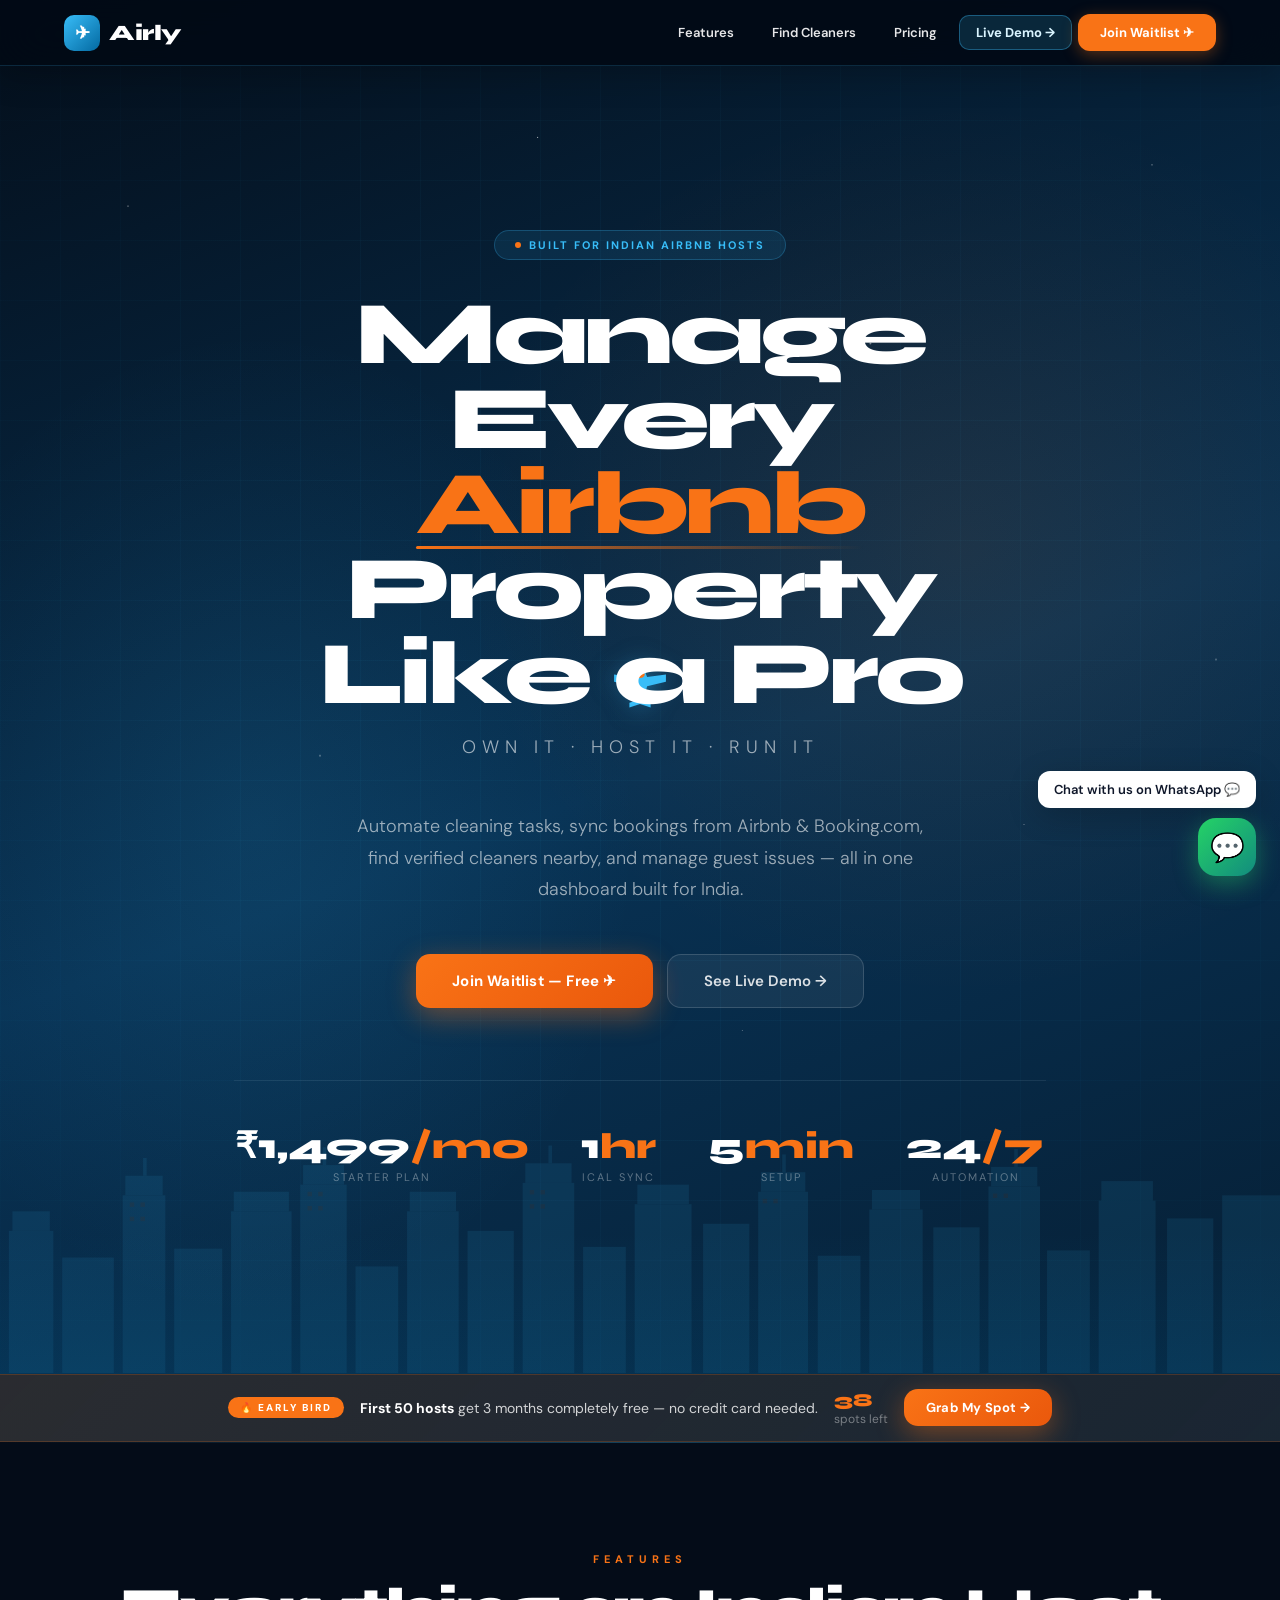
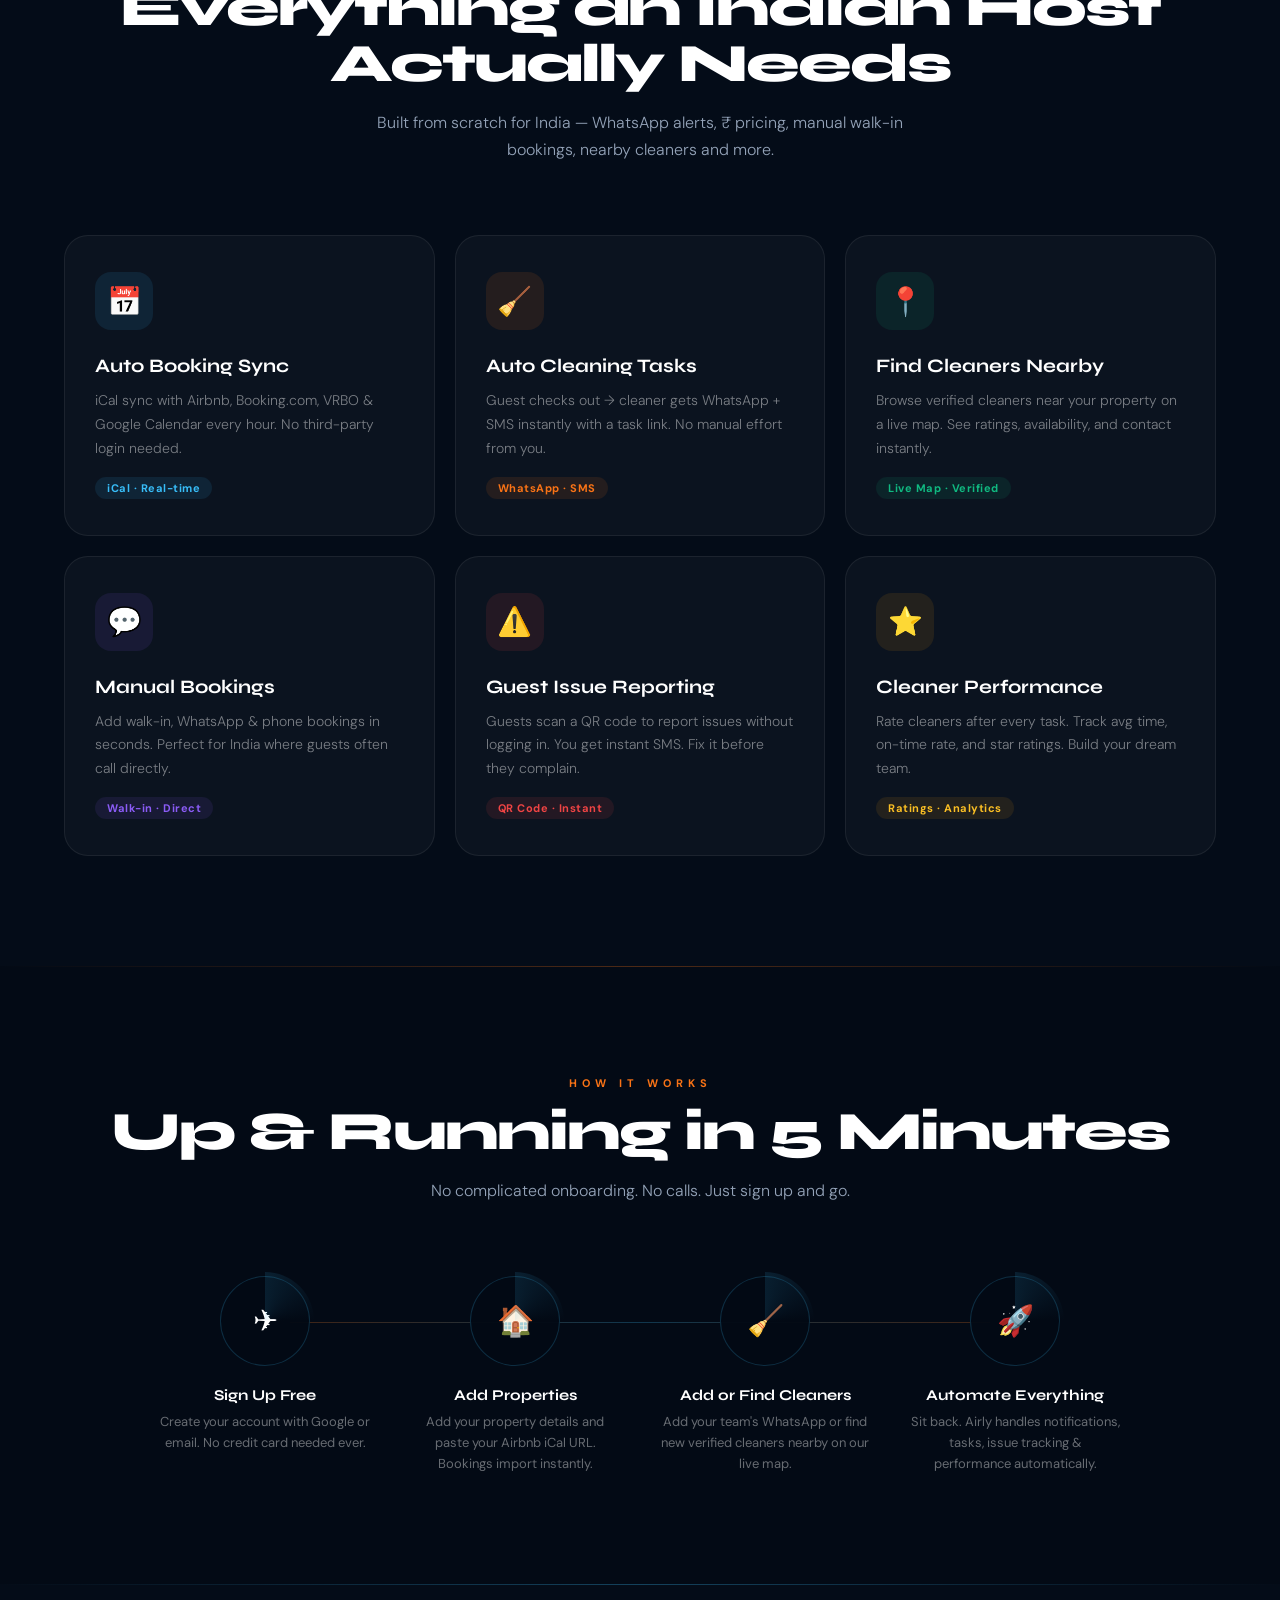
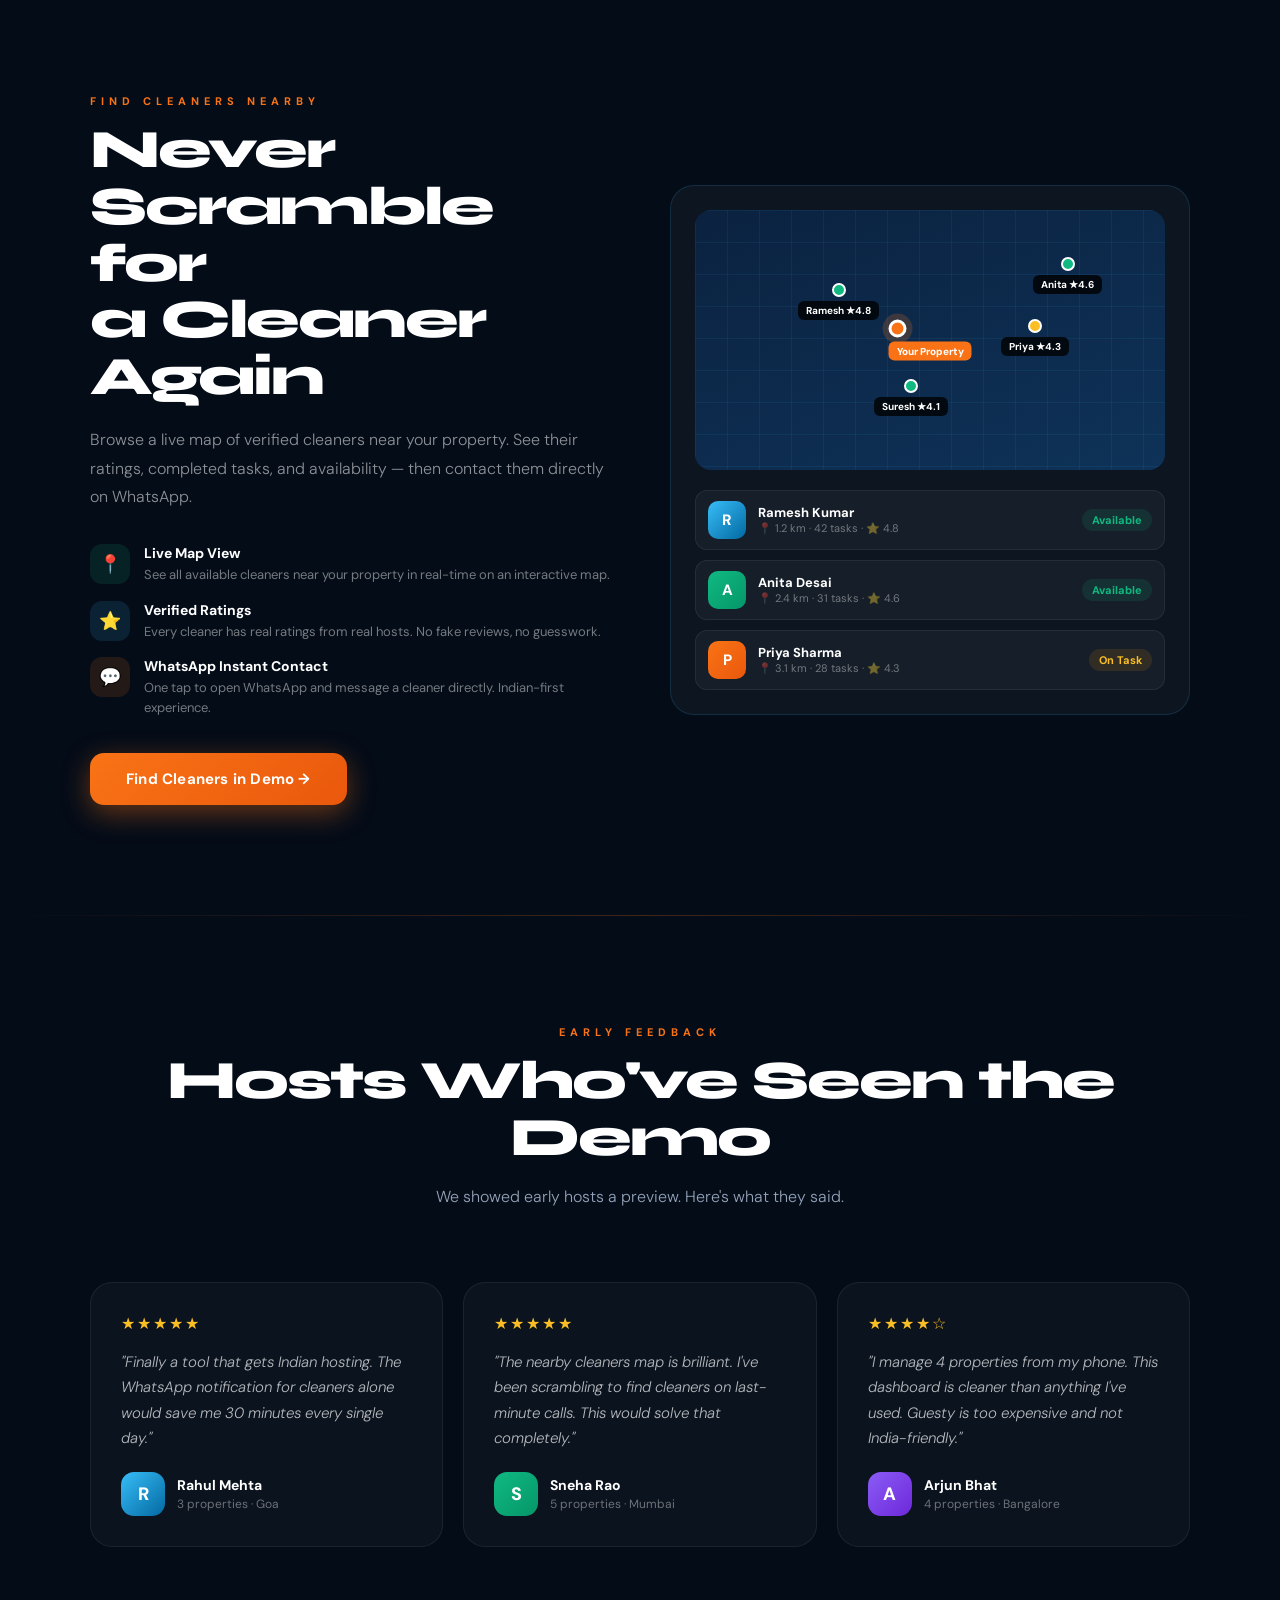
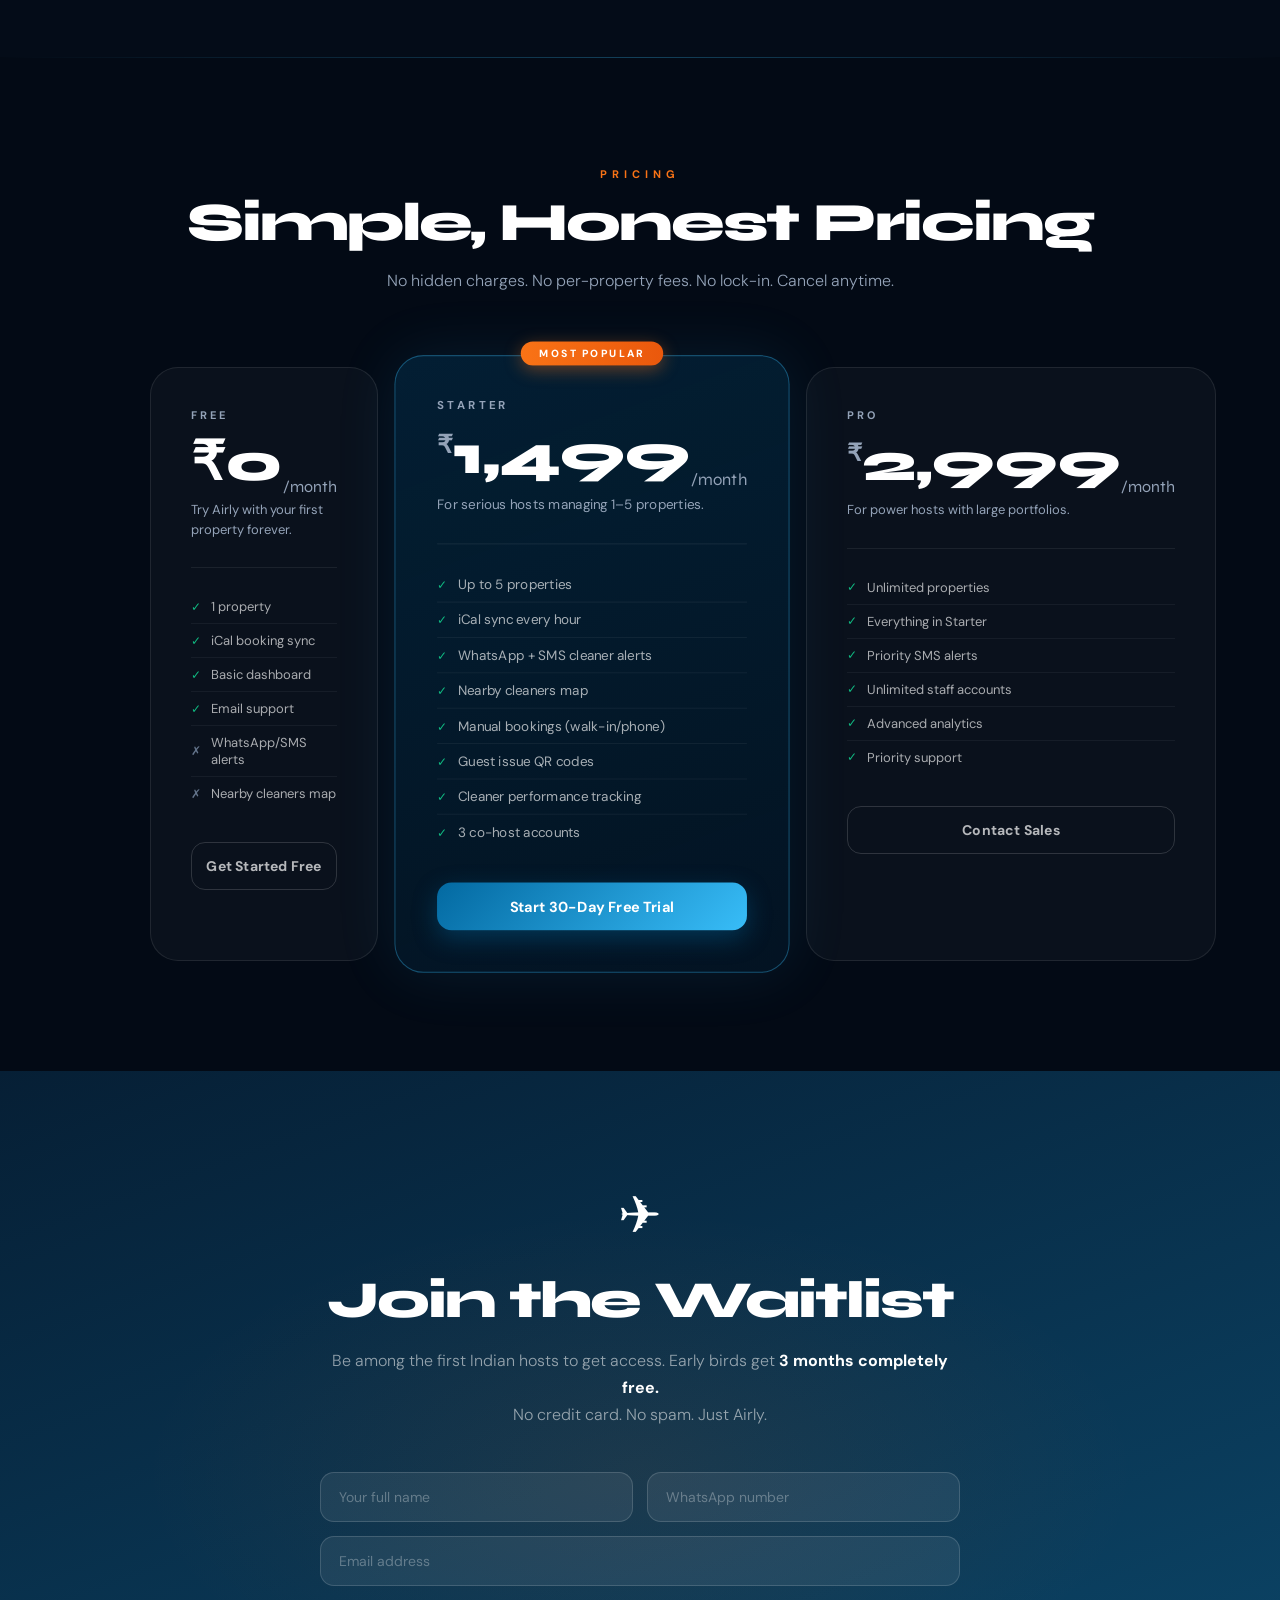
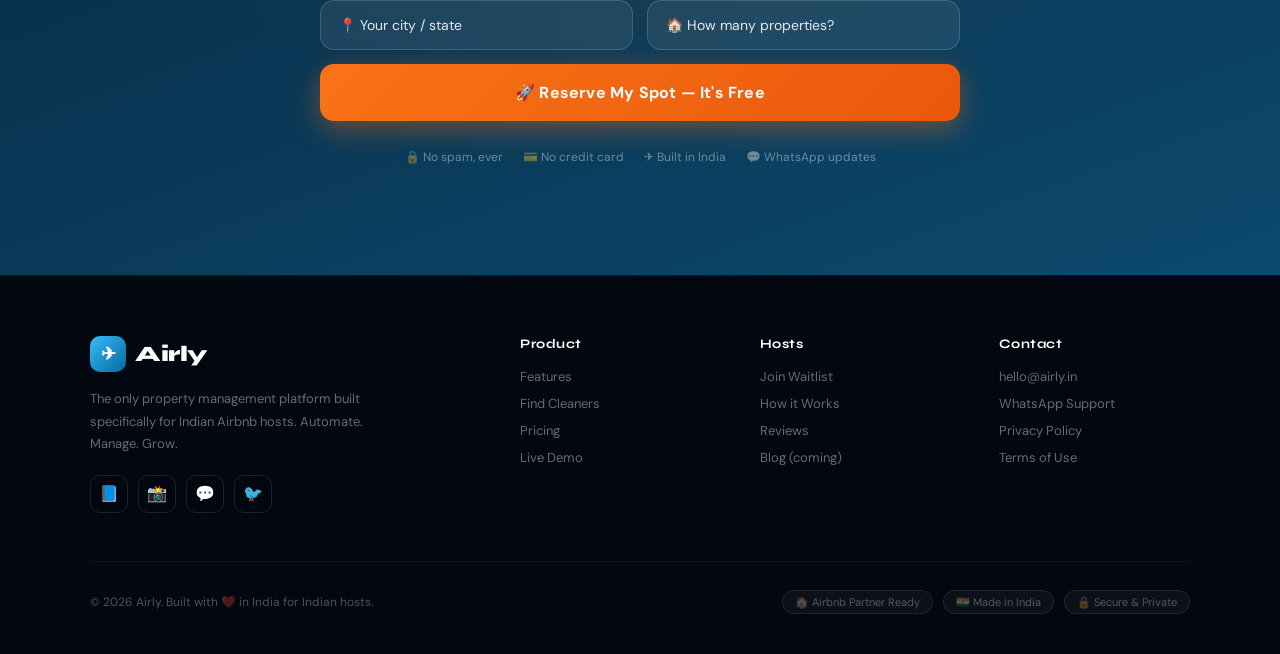
==== index.html @ 6a6013e7 "Fix project structure for Vercel" ====
﻿<!DOCTYPE html>
<html lang="en">
<head>
<meta charset="UTF-8"/>
<meta name="viewport" content="width=device-width, initial-scale=1.0"/>
<meta name="description" content="Airly — The only property management platform built for Indian Airbnb hosts. Automate cleaners, sync bookings, find nearby help."/>
<title>Airly — Own it. Host it. Run it.</title>
<link href="https://fonts.googleapis.com/css2?family=Syne:wght@400;600;700;800&family=DM+Sans:ital,opsz,wght@0,9..40,300;0,9..40,400;0,9..40,500;0,9..40,600;1,9..40,300&display=swap" rel="stylesheet"/>
<style>
:root{
  --sky:#38BDF8;--sky-dark:#0369A1;--sky-mid:#075985;--sky-deep:#0C4A6E;--navy:#061F35;
  --orange:#F97316;--orange-dark:#EA580C;--amber:#FBBF24;
  --green:#10B981;--red:#EF4444;--purple:#8B5CF6;
  --s50:#F8FAFC;--s100:#F1F5F9;--s200:#E2E8F0;--s300:#CBD5E1;
  --s400:#94A3B8;--s500:#64748B;--s700:#334155;--s900:#0F172A;
  --white:#fff;
}
*,*::before,*::after{box-sizing:border-box;margin:0;padding:0;}
html{scroll-behavior:smooth;}
body{font-family:'DM Sans',sans-serif;background:var(--navy);color:var(--white);overflow-x:hidden;}

/* ── LOADER ── */
#loader{position:fixed;inset:0;z-index:9999;background:linear-gradient(160deg,#040E1A 0%,#0C4A6E 100%);display:flex;flex-direction:column;align-items:center;justify-content:center;transition:opacity .8s ease,visibility .8s ease;}
#loader.hide{opacity:0;visibility:hidden;pointer-events:none;}
.ld-city{position:absolute;bottom:0;left:0;right:0;height:200px;opacity:.15;}
.ld-city svg{width:100%;height:100%;}
.ld-plane{position:absolute;animation:lp-fly 2.8s cubic-bezier(.25,.46,.45,.94) infinite;}
@keyframes lp-fly{0%{bottom:70px;left:calc(50% - 10px);transform:rotate(-42deg) scale(.5);opacity:0;}30%{opacity:1;}70%{bottom:52vh;left:calc(50% + 100px);transform:rotate(-18deg) scale(1);}100%{bottom:82vh;left:calc(50% + 320px);transform:rotate(-5deg) scale(.65);opacity:0;}}
.ld-logo{font-family:'Syne',sans-serif;font-size:56px;font-weight:800;color:#fff;letter-spacing:-2px;position:relative;z-index:1;}
.ld-logo span{color:var(--orange);}
.ld-sub{font-size:12px;letter-spacing:5px;text-transform:uppercase;color:rgba(255,255,255,.35);margin:8px 0 36px;position:relative;z-index:1;}
.ld-bar-wrap{width:220px;height:2px;background:rgba(255,255,255,.1);border-radius:2px;overflow:hidden;position:relative;z-index:1;}
.ld-bar{height:100%;background:linear-gradient(90deg,var(--sky),var(--orange));width:0;animation:ld-prog 2.2s ease forwards;border-radius:2px;}
@keyframes ld-prog{0%{width:0;}60%{width:72%;}90%{width:92%;}100%{width:100%;}}
.ld-msg{font-size:12px;color:rgba(255,255,255,.3);margin-top:14px;letter-spacing:.5px;position:relative;z-index:1;}

/* ── NAVBAR ── */
.navbar{position:fixed;top:0;left:0;right:0;z-index:500;padding:0 5%;height:66px;display:flex;align-items:center;justify-content:space-between;background:rgba(2,10,22,.94);backdrop-filter:blur(24px);border-bottom:1px solid rgba(56,189,248,.18);box-shadow:0 10px 32px rgba(0,0,0,.22);transition:all .3s;}
.navbar.scrolled{background:rgba(1,8,18,.98);border-bottom-color:rgba(56,189,248,.24);}
.nav-logo{font-family:'Syne',sans-serif;font-size:22px;font-weight:800;color:#fff;letter-spacing:-.5px;display:flex;align-items:center;gap:9px;text-decoration:none;}
.nav-logo-icon{width:36px;height:36px;background:linear-gradient(135deg,var(--sky),var(--sky-dark));border-radius:10px;display:flex;align-items:center;justify-content:center;font-size:18px;}
.nav-links{display:flex;align-items:center;gap:6px;}
.nav-links a{padding:8px 16px;border-radius:10px;font-size:13px;font-weight:600;color:rgba(255,255,255,.9);text-decoration:none;transition:all .2s;}
.nav-links a:hover{color:#fff;background:rgba(255,255,255,.1);}
.nav-cta{background:var(--orange)!important;color:#fff!important;font-weight:700!important;padding:10px 22px!important;border-radius:12px!important;box-shadow:0 4px 16px rgba(249,115,22,.35);}
.nav-cta:hover{background:var(--orange-dark)!important;transform:translateY(-1px);}
.nav-demo-btn{background:rgba(56,189,248,.16)!important;color:#d9f4ff!important;border:1px solid rgba(56,189,248,.36)!important;font-weight:700!important;}
.hamburger{display:none;flex-direction:column;gap:5px;cursor:pointer;padding:10px;border-radius:12px;border:1px solid rgba(56,189,248,.32);background:rgba(56,189,248,.12);box-shadow:0 8px 20px rgba(0,0,0,.16);transition:all .25s;}
.hamburger:hover{background:rgba(56,189,248,.18);border-color:rgba(125,211,252,.55);}
.hamburger span{display:block;width:24px;height:2px;background:#fff;border-radius:2px;transition:transform .3s ease,opacity .2s ease;}
.hamburger.active span:nth-child(1){transform:translateY(7px) rotate(45deg);}
.hamburger.active span:nth-child(2){opacity:0;}
.hamburger.active span:nth-child(3){transform:translateY(-7px) rotate(-45deg);}
.mobile-menu{display:none;position:fixed;inset:66px 0 0 0;background:rgba(4,14,26,.98);z-index:499;padding:24px 5%;flex-direction:column;gap:4px;overflow-y:auto;}
.mobile-menu.open{display:flex;}
.mobile-menu a{display:block;padding:14px 16px;border-radius:12px;color:rgba(255,255,255,.92);text-decoration:none;font-size:15px;font-weight:600;}
.mobile-menu a:hover{background:rgba(255,255,255,.08);color:#fff;}
body.menu-open{overflow:hidden;}

/* ── HERO ── */
.hero{min-height:100vh;display:flex;align-items:center;justify-content:center;position:relative;overflow:hidden;
  background:linear-gradient(160deg,#040E1A 0%,#083254 55%,#061F35 100%);}
.hero-grid{position:absolute;inset:0;background-image:linear-gradient(rgba(56,189,248,.04) 1px,transparent 1px),linear-gradient(90deg,rgba(56,189,248,.04) 1px,transparent 1px);background-size:60px 60px;mask-image:radial-gradient(ellipse 80% 80% at 50% 50%,#000 40%,transparent 100%);}
.hero-glow{position:absolute;inset:0;background:radial-gradient(ellipse 60% 50% at 75% 40%,rgba(249,115,22,.09),transparent 65%),radial-gradient(ellipse 50% 60% at 20% 60%,rgba(56,189,248,.1),transparent 60%);}
.hero-stars{position:absolute;inset:0;background-image:radial-gradient(1px 1px at 10% 15%,rgba(255,255,255,.6) 0%,transparent 100%),radial-gradient(1.5px 1.5px at 25% 55%,rgba(255,255,255,.4) 0%,transparent 100%),radial-gradient(1px 1px at 42% 10%,rgba(255,255,255,.65) 0%,transparent 100%),radial-gradient(1px 1px at 58% 75%,rgba(255,255,255,.3) 0%,transparent 100%),radial-gradient(1.5px 1.5px at 68% 25%,rgba(255,255,255,.5) 0%,transparent 100%),radial-gradient(1px 1px at 80% 60%,rgba(255,255,255,.4) 0%,transparent 100%),radial-gradient(1px 1px at 90% 12%,rgba(255,255,255,.55) 0%,transparent 100%),radial-gradient(1.5px 1.5px at 95% 48%,rgba(255,255,255,.35) 0%,transparent 100%);}
.city-bg{position:absolute;bottom:0;left:0;right:0;pointer-events:none;opacity:.1;}
.city-bg svg{width:100%;display:block;}
.hero-plane{position:absolute;z-index:3;animation:hp-fly 20s linear infinite;pointer-events:none;filter:drop-shadow(0 0 12px rgba(56,189,248,.5));}
@keyframes hp-fly{0%{left:-80px;top:28%;opacity:0;transform:rotate(-5deg) scale(.7);}6%{opacity:1;}45%{top:22%;transform:rotate(-3deg) scale(1);}90%{opacity:.7;}100%{left:calc(100% + 80px);top:32%;opacity:0;transform:rotate(-6deg) scale(.6);}}
.hero-plane2{position:absolute;z-index:2;animation:hp-fly2 30s linear 10s infinite;pointer-events:none;filter:drop-shadow(0 0 6px rgba(56,189,248,.3));opacity:.4;}
@keyframes hp-fly2{0%{left:-60px;top:13%;opacity:0;transform:rotate(-3deg) scale(.45);}8%{opacity:.4;}92%{opacity:.25;}100%{left:calc(100% + 60px);top:18%;opacity:0;transform:rotate(-5deg) scale(.35);}}
.horizon{position:absolute;bottom:0;left:0;right:0;height:140px;background:linear-gradient(to top,rgba(3,105,161,.18),transparent);z-index:1;}
.hero-content{position:relative;z-index:4;text-align:center;max-width:860px;padding:120px 24px 80px;}
.hero-badge{display:inline-flex;align-items:center;gap:8px;background:rgba(56,189,248,.1);border:1px solid rgba(56,189,248,.25);padding:7px 20px;border-radius:100px;margin-bottom:32px;font-size:11px;color:var(--sky);font-weight:700;letter-spacing:2px;text-transform:uppercase;animation:fadeUp .6s ease .2s both;}
.badge-dot{width:6px;height:6px;border-radius:50%;background:var(--orange);animation:pdot 2s ease-in-out infinite;}
@keyframes pdot{0%,100%{opacity:1;transform:scale(1);}50%{opacity:.4;transform:scale(.6);}}
.hero h1{font-family:'Syne',sans-serif;font-size:clamp(44px,7vw,90px);font-weight:800;line-height:.95;letter-spacing:-4px;color:#fff;margin-bottom:14px;animation:fadeUp .7s ease .35s both;}
.hero h1 .accent{color:var(--orange);position:relative;display:inline-block;}
.hero h1 .accent::after{content:'';position:absolute;bottom:-2px;left:0;right:0;height:3px;background:linear-gradient(90deg,var(--orange),transparent);border-radius:2px;}
.hero-tagline{font-size:12px;letter-spacing:6px;font-weight:600;color:rgba(255,255,255,.3);margin-bottom:26px;text-transform:uppercase;animation:fadeUp .7s ease .45s both;}
.hero p{font-size:18px;color:rgba(255,255,255,.6);line-height:1.75;margin-bottom:48px;font-weight:300;max-width:600px;margin-left:auto;margin-right:auto;animation:fadeUp .7s ease .55s both;}
.hero-btns{display:flex;gap:14px;justify-content:center;flex-wrap:wrap;margin-bottom:72px;animation:fadeUp .7s ease .65s both;}
.btn-primary{background:linear-gradient(135deg,var(--orange),var(--orange-dark));color:#fff;padding:16px 36px;border-radius:14px;font-size:15px;font-weight:700;cursor:pointer;border:none;font-family:'DM Sans',sans-serif;box-shadow:0 8px 28px rgba(249,115,22,.4);letter-spacing:.2px;transition:all .25s;text-decoration:none;display:inline-flex;align-items:center;gap:8px;}
.btn-primary:hover{transform:translateY(-3px);box-shadow:0 16px 40px rgba(249,115,22,.5);}
.btn-ghost{background:rgba(255,255,255,.06);color:rgba(255,255,255,.85);padding:16px 36px;border-radius:14px;font-size:15px;font-weight:600;cursor:pointer;border:1px solid rgba(255,255,255,.15);font-family:'DM Sans',sans-serif;transition:all .25s;text-decoration:none;display:inline-flex;align-items:center;gap:8px;backdrop-filter:blur(8px);}
.btn-ghost:hover{background:rgba(255,255,255,.12);border-color:rgba(255,255,255,.3);transform:translateY(-2px);}
.hero-stats{display:flex;gap:52px;justify-content:center;flex-wrap:wrap;border-top:1px solid rgba(255,255,255,.07);padding-top:48px;animation:fadeUp .7s ease .75s both;}
.hs-num{font-family:'Syne',sans-serif;font-size:36px;font-weight:800;color:#fff;line-height:1;}
.hs-num em{font-style:normal;color:var(--orange);}
.hs-lbl{font-size:11px;color:rgba(255,255,255,.35);margin-top:5px;letter-spacing:2px;text-transform:uppercase;}

/* ── EARLY BIRD BANNER ── */
.eb-banner{background:linear-gradient(135deg,rgba(249,115,22,.15),rgba(249,115,22,.08));border-top:1px solid rgba(249,115,22,.2);border-bottom:1px solid rgba(249,115,22,.2);padding:14px 5%;display:flex;align-items:center;justify-content:center;gap:16px;flex-wrap:wrap;}
.eb-badge{background:var(--orange);color:#fff;font-size:10px;font-weight:800;letter-spacing:2px;padding:4px 12px;border-radius:100px;text-transform:uppercase;flex-shrink:0;}
.eb-text{font-size:14px;color:rgba(255,255,255,.8);}
.eb-text strong{color:#fff;}
.eb-count{font-family:'Syne',sans-serif;font-size:18px;font-weight:800;color:var(--orange);}
.eb-sub{font-size:12px;color:rgba(255,255,255,.4);}

/* ── SECTION BASE ── */
section{padding:110px 5%;position:relative;overflow:hidden;}
.sec-label{font-size:11px;letter-spacing:5px;text-transform:uppercase;font-weight:700;color:var(--orange);margin-bottom:14px;text-align:center;}
.sec-title{font-family:'Syne',sans-serif;font-size:clamp(32px,4.5vw,54px);font-weight:800;letter-spacing:-2px;color:#fff;text-align:center;margin-bottom:16px;line-height:1.05;}
.sec-sub{font-size:16px;color:var(--s400);text-align:center;max-width:540px;margin:0 auto 72px;line-height:1.7;font-weight:300;}

/* ── FEATURES ── */
.features{background:#040C18;}
.features::before{content:'';position:absolute;top:0;left:0;right:0;height:1px;background:linear-gradient(90deg,transparent,rgba(56,189,248,.3),transparent);}
.feat-grid{display:grid;grid-template-columns:repeat(3,1fr);gap:20px;max-width:1160px;margin:0 auto;}
.feat-card{background:rgba(255,255,255,.03);border:1px solid rgba(255,255,255,.07);border-radius:24px;padding:36px 30px;transition:all .35s;cursor:default;position:relative;overflow:hidden;}
.feat-card::after{content:'';position:absolute;inset:0;border-radius:24px;background:radial-gradient(ellipse 60% 50% at 50% 0%,rgba(56,189,248,.06),transparent);opacity:0;transition:opacity .35s;}
.feat-card:hover{background:rgba(255,255,255,.055);transform:translateY(-6px);border-color:rgba(56,189,248,.2);box-shadow:0 24px 64px rgba(0,0,0,.4);}
.feat-card:hover::after{opacity:1;}
.feat-icon{width:58px;height:58px;border-radius:16px;display:flex;align-items:center;justify-content:center;font-size:28px;margin-bottom:24px;}
.feat-card h3{font-family:'Syne',sans-serif;font-size:19px;font-weight:700;color:#fff;margin-bottom:12px;}
.feat-card p{font-size:14px;color:rgba(255,255,255,.45);line-height:1.7;font-weight:300;}
.feat-tag{display:inline-block;margin-top:16px;font-size:11px;font-weight:700;padding:4px 12px;border-radius:100px;letter-spacing:.5px;}

/* ── HOW IT WORKS ── */
.how{background:#030A15;}
.how::before{content:'';position:absolute;top:0;left:0;right:0;height:1px;background:linear-gradient(90deg,transparent,rgba(249,115,22,.3),transparent);}
.how-grid{display:grid;grid-template-columns:repeat(4,1fr);gap:0;max-width:1000px;margin:0 auto;position:relative;}
.how-grid::before{content:'';position:absolute;top:46px;left:15%;right:15%;height:1px;background:linear-gradient(90deg,var(--orange),var(--sky),var(--orange));opacity:.25;z-index:0;}
.how-step{text-align:center;padding:0 20px;position:relative;z-index:1;}
.how-num{width:90px;height:90px;border-radius:50%;margin:0 auto 20px;border:1px solid rgba(56,189,248,.2);display:flex;align-items:center;justify-content:center;background:rgba(3,10,21,.95);font-size:30px;position:relative;}
.how-num::after{content:'';position:absolute;inset:-5px;border-radius:50%;background:conic-gradient(rgba(56,189,248,.3) 0deg,transparent 90deg);opacity:.4;animation:spin 8s linear infinite;}
@keyframes spin{to{transform:rotate(360deg);}}
.how-step h4{font-family:'Syne',sans-serif;font-size:15px;font-weight:700;color:#fff;margin-bottom:8px;}
.how-step p{font-size:13px;color:rgba(255,255,255,.4);line-height:1.6;}

/* ── NEARBY CLEANERS FEATURE HIGHLIGHT ── */
.nearby{background:#040C18;}
.nearby::before{content:'';position:absolute;top:0;left:0;right:0;height:1px;background:linear-gradient(90deg,transparent,rgba(56,189,248,.3),transparent);}
.nearby-inner{max-width:1100px;margin:0 auto;display:grid;grid-template-columns:1fr 1fr;gap:60px;align-items:center;}
.nearby-text .sec-label,.nearby-text .sec-title{text-align:left;}
.nearby-text .sec-title{margin-bottom:20px;}
.nearby-text p{font-size:16px;color:rgba(255,255,255,.55);line-height:1.8;font-weight:300;margin-bottom:32px;}
.nearby-bullets{list-style:none;display:flex;flex-direction:column;gap:16px;margin-bottom:36px;}
.nearby-bullets li{display:flex;align-items:flex-start;gap:14px;}
.nb-icon{width:40px;height:40px;border-radius:12px;flex-shrink:0;display:flex;align-items:center;justify-content:center;font-size:18px;}
.nb-title{font-size:14px;font-weight:700;color:#fff;margin-bottom:3px;}
.nb-desc{font-size:13px;color:rgba(255,255,255,.45);line-height:1.5;}
.nearby-visual{position:relative;}
.map-card{background:rgba(255,255,255,.04);border:1px solid rgba(56,189,248,.15);border-radius:24px;padding:24px;overflow:hidden;position:relative;}
.map-placeholder{height:260px;background:linear-gradient(160deg,#0B2240,#0E3258);border-radius:16px;position:relative;overflow:hidden;margin-bottom:20px;}
.map-grid-lines{position:absolute;inset:0;background-image:linear-gradient(rgba(56,189,248,.08) 1px,transparent 1px),linear-gradient(90deg,rgba(56,189,248,.08) 1px,transparent 1px);background-size:32px 32px;}
.map-pin{position:absolute;display:flex;flex-direction:column;align-items:center;cursor:pointer;transition:transform .2s;}
.map-pin:hover{transform:scale(1.15);}
.map-pin-dot{width:14px;height:14px;border-radius:50%;border:2px solid #fff;}
.map-pin-label{background:rgba(0,0,0,.8);color:#fff;font-size:10px;font-weight:700;padding:3px 8px;border-radius:6px;margin-top:4px;white-space:nowrap;}
.map-you{position:absolute;top:50%;left:50%;transform:translate(-50%,-50%);}
.map-you-dot{width:18px;height:18px;border-radius:50%;background:var(--orange);border:3px solid #fff;box-shadow:0 0 0 6px rgba(249,115,22,.2);}
.map-you-label{background:var(--orange);color:#fff;font-size:10px;font-weight:800;padding:3px 8px;border-radius:6px;margin-top:4px;white-space:nowrap;}
.cleaner-list{display:flex;flex-direction:column;gap:10px;}
.cleaner-row{display:flex;align-items:center;gap:12px;padding:10px 12px;background:rgba(255,255,255,.04);border-radius:12px;border:1px solid rgba(255,255,255,.07);}
.cl-avatar{width:38px;height:38px;border-radius:10px;display:flex;align-items:center;justify-content:center;font-size:15px;font-weight:800;color:#fff;flex-shrink:0;}
.cl-name{font-size:13px;font-weight:700;color:#fff;}
.cl-meta{font-size:11px;color:rgba(255,255,255,.4);}
.cl-badge{margin-left:auto;font-size:11px;font-weight:700;padding:4px 10px;border-radius:100px;}
.cl-badge.avail{background:rgba(16,185,129,.12);color:var(--green);}
.cl-badge.busy{background:rgba(245,158,11,.12);color:var(--amber);}

/* ── PRICING ── */
.pricing{background:#030A15;}
.pricing::before{content:'';position:absolute;top:0;left:0;right:0;height:1px;background:linear-gradient(90deg,transparent,rgba(56,189,248,.3),transparent);}
.price-grid{display:grid;grid-template-columns:repeat(3,1fr);gap:24px;max-width:980px;margin:0 auto;}
.price-card{background:rgba(255,255,255,.03);border:1px solid rgba(255,255,255,.09);border-radius:28px;padding:40px;position:relative;transition:all .3s;}
.price-card:hover{transform:translateY(-4px);}
.price-card.featured{background:linear-gradient(160deg,rgba(3,105,161,.22),rgba(7,89,133,.12));border-color:rgba(56,189,248,.35);transform:scale(1.04);box-shadow:0 0 60px rgba(56,189,248,.1);}
.price-card.featured:hover{transform:scale(1.04) translateY(-4px);}
.price-badge{position:absolute;top:-14px;left:50%;transform:translateX(-50%);background:linear-gradient(90deg,var(--orange),var(--orange-dark));color:#fff;padding:5px 18px;border-radius:100px;font-size:10px;font-weight:800;letter-spacing:2px;white-space:nowrap;box-shadow:0 4px 16px rgba(249,115,22,.4);}
.price-plan{font-size:11px;letter-spacing:3px;color:var(--s400);text-transform:uppercase;margin-bottom:14px;font-weight:700;}
.price-amount{font-family:'Syne',sans-serif;font-size:54px;font-weight:800;color:#fff;line-height:1;margin-bottom:6px;}
.price-amount sup{font-size:24px;vertical-align:super;color:var(--s400);}
.price-amount sub{font-size:16px;color:var(--s400);font-weight:400;}
.price-desc{font-size:13px;color:var(--s400);margin-bottom:28px;line-height:1.5;}
.price-divider{height:1px;background:rgba(255,255,255,.07);margin-bottom:22px;}
.price-feats{list-style:none;margin-bottom:32px;}
.price-feats li{font-size:13px;color:rgba(255,255,255,.65);padding:8px 0;display:flex;align-items:center;gap:10px;border-bottom:1px solid rgba(255,255,255,.05);}
.price-feats li:last-child{border-bottom:none;}
.chk{color:var(--green);font-size:12px;flex-shrink:0;}
.cross{color:var(--s500);font-size:12px;flex-shrink:0;}
.price-btn{width:100%;padding:14px;border-radius:14px;font-size:14px;font-weight:700;cursor:pointer;transition:all .25s;font-family:'DM Sans',sans-serif;border:none;letter-spacing:.2px;}
.price-btn-outline{background:transparent;border:1.5px solid rgba(255,255,255,.15);color:rgba(255,255,255,.7);}
.price-btn-outline:hover{border-color:rgba(255,255,255,.35);color:#fff;}
.price-btn-fill{background:linear-gradient(135deg,var(--sky-dark),var(--sky));color:#fff;box-shadow:0 8px 24px rgba(3,105,161,.4);}
.price-btn-fill:hover{box-shadow:0 12px 32px rgba(3,105,161,.55);transform:translateY(-1px);}

/* ── WAITLIST ── */
.waitlist{background:linear-gradient(160deg,#061F35,#0C4A6E);position:relative;overflow:hidden;}
.waitlist::before{content:'';position:absolute;inset:0;background:radial-gradient(ellipse 60% 50% at 50% 50%,rgba(249,115,22,.08),transparent 65%);}
.wl-inner{max-width:640px;margin:0 auto;text-align:center;position:relative;z-index:1;}
.wl-icon{font-size:52px;margin-bottom:20px;}
.wl-title{font-family:'Syne',sans-serif;font-size:clamp(32px,5vw,52px);font-weight:800;letter-spacing:-2px;color:#fff;margin-bottom:16px;}
.wl-sub{font-size:16px;color:rgba(255,255,255,.55);margin-bottom:44px;line-height:1.7;font-weight:300;}
.wl-form{display:flex;flex-direction:column;gap:14px;margin-bottom:28px;}
.wl-row{display:grid;grid-template-columns:1fr 1fr;gap:14px;}
.wl-input{padding:15px 18px;border-radius:14px;border:1.5px solid rgba(255,255,255,.15);background:rgba(255,255,255,.07);color:#fff;font-size:14px;font-family:'DM Sans',sans-serif;outline:none;transition:all .2s;width:100%;}
.wl-input:focus{border-color:var(--sky);background:rgba(255,255,255,.1);box-shadow:0 0 0 4px rgba(56,189,248,.1);}
.wl-input::placeholder{color:rgba(255,255,255,.3);}
.wl-select{padding:15px 18px;border-radius:14px;border:1.5px solid rgba(255,255,255,.15);background:rgba(255,255,255,.07);color:rgba(255,255,255,.88);font-size:14px;font-family:'DM Sans',sans-serif;outline:none;cursor:pointer;width:100%;appearance:none;}
.wl-select option{color:var(--s900);background:#fff;}
.wl-submit{background:linear-gradient(135deg,var(--orange),var(--orange-dark));color:#fff;padding:18px;border-radius:14px;font-size:16px;font-weight:700;border:none;cursor:pointer;font-family:'DM Sans',sans-serif;box-shadow:0 8px 28px rgba(249,115,22,.4);transition:all .25s;letter-spacing:.2px;}
.wl-submit:hover{transform:translateY(-3px);box-shadow:0 16px 44px rgba(249,115,22,.55);}
.wl-trust{display:flex;align-items:center;justify-content:center;gap:20px;flex-wrap:wrap;}
.wl-trust-item{display:flex;align-items:center;gap:6px;font-size:12px;color:rgba(255,255,255,.4);}
.wl-success{display:none;text-align:center;padding:32px;background:rgba(16,185,129,.1);border:1px solid rgba(16,185,129,.25);border-radius:20px;}
.wl-success h3{font-family:'Syne',sans-serif;font-size:24px;font-weight:800;color:#fff;margin-bottom:8px;}
.wl-success p{font-size:14px;color:rgba(255,255,255,.6);}

/* ── TESTIMONIALS ── */
.testi{background:#040C18;}
.testi::before{content:'';position:absolute;top:0;left:0;right:0;height:1px;background:linear-gradient(90deg,transparent,rgba(249,115,22,.25),transparent);}
.testi-grid{display:grid;grid-template-columns:repeat(3,1fr);gap:20px;max-width:1100px;margin:0 auto;}
.testi-card{background:rgba(255,255,255,.03);border:1px solid rgba(255,255,255,.07);border-radius:22px;padding:30px;transition:all .3s;}
.testi-card:hover{transform:translateY(-4px);border-color:rgba(56,189,248,.18);}
.testi-stars{color:var(--amber);font-size:16px;margin-bottom:16px;letter-spacing:2px;}
.testi-text{font-size:15px;color:rgba(255,255,255,.7);line-height:1.7;margin-bottom:20px;font-weight:300;font-style:italic;}
.testi-author{display:flex;align-items:center;gap:12px;}
.testi-avatar{width:44px;height:44px;border-radius:13px;display:flex;align-items:center;justify-content:center;font-size:18px;font-weight:800;color:#fff;flex-shrink:0;}
.testi-name{font-size:14px;font-weight:700;color:#fff;}
.testi-detail{font-size:12px;color:rgba(255,255,255,.4);margin-top:2px;}

/* ── FOOTER ── */
footer{background:#030810;border-top:1px solid rgba(255,255,255,.06);padding:60px 5% 40px;}
.footer-inner{max-width:1100px;margin:0 auto;}
.footer-top{display:grid;grid-template-columns:2fr 1fr 1fr 1fr;gap:48px;margin-bottom:48px;}
.footer-brand .nav-logo{margin-bottom:16px;display:inline-flex;}
.footer-brand p{font-size:13px;color:rgba(255,255,255,.4);line-height:1.7;max-width:280px;margin-bottom:20px;}
.footer-social{display:flex;gap:10px;}
.social-btn{width:38px;height:38px;border-radius:10px;border:1px solid rgba(255,255,255,.1);display:flex;align-items:center;justify-content:center;cursor:pointer;transition:all .2s;font-size:16px;}
.social-btn:hover{border-color:var(--sky);background:rgba(56,189,248,.08);}
.footer-col h4{font-family:'Syne',sans-serif;font-size:13px;font-weight:700;color:#fff;margin-bottom:16px;letter-spacing:.5px;}
.footer-col a{display:block;font-size:13px;color:rgba(255,255,255,.4);text-decoration:none;margin-bottom:10px;transition:color .2s;cursor:pointer;}
.footer-col a:hover{color:rgba(255,255,255,.8);}
.footer-bottom{display:flex;align-items:center;justify-content:space-between;border-top:1px solid rgba(255,255,255,.06);padding-top:28px;flex-wrap:wrap;gap:12px;}
.footer-copy{font-size:12px;color:rgba(255,255,255,.3);}
.footer-badges{display:flex;gap:10px;flex-wrap:wrap;}
.footer-badge{font-size:11px;color:rgba(255,255,255,.3);background:rgba(255,255,255,.04);border:1px solid rgba(255,255,255,.08);padding:4px 12px;border-radius:100px;}

/* ── WHATSAPP FLOAT ── */
.wa-float{position:fixed;bottom:24px;right:24px;z-index:400;display:flex;flex-direction:column;align-items:flex-end;gap:10px;}
.wa-tooltip{background:#fff;color:var(--s900);font-size:13px;font-weight:600;padding:10px 16px;border-radius:12px;box-shadow:0 8px 32px rgba(0,0,0,.2);white-space:nowrap;animation:wa-pop .3s ease;transform-origin:bottom right;}
@keyframes wa-pop{from{opacity:0;transform:scale(.8);}to{opacity:1;transform:scale(1);}}
.wa-btn{width:58px;height:58px;border-radius:18px;background:linear-gradient(135deg,#25D366,#128C7E);display:flex;align-items:center;justify-content:center;font-size:28px;cursor:pointer;box-shadow:0 8px 24px rgba(37,211,102,.4);transition:all .25s;border:none;animation:wa-bounce 3s ease-in-out 3s infinite;}
.wa-btn:hover{transform:scale(1.1);box-shadow:0 12px 32px rgba(37,211,102,.55);}
@keyframes wa-bounce{0%,100%{transform:translateY(0);}50%{transform:translateY(-6px);}}

/* ── SCROLL REVEAL ── */
.reveal{opacity:0;transform:translateY(28px);transition:opacity .7s ease,transform .7s ease;}
.reveal.visible{opacity:1;transform:translateY(0);}

/* ── UTILS ── */
@keyframes fadeUp{from{opacity:0;transform:translateY(20px);}to{opacity:1;transform:translateY(0);}}

/* ── RESPONSIVE ── */
@media(max-width:1024px){
  .feat-grid{grid-template-columns:1fr 1fr;}
  .nearby-inner{grid-template-columns:1fr;gap:40px;}
  .footer-top{grid-template-columns:1fr 1fr;}
}
@media(max-width:900px){
  .navbar{padding:0 20px;height:62px;}
  .nav-links{display:none;}
  .hamburger{display:flex;}
  .mobile-menu{inset:62px 0 0 0;padding:20px;}
}
@media(max-width:768px){
  .hero{min-height:auto;padding-top:62px;}
  .hero-content{padding:104px 20px 64px;}
  .hero h1{letter-spacing:-2px;}
  .hero p{font-size:16px;line-height:1.65;}
  .hero-stats{gap:32px;padding-top:36px;}
  .hero-plane,.hero-plane2{display:none;}
  .feat-grid{grid-template-columns:1fr;}
  .how-grid{grid-template-columns:1fr 1fr;}
  .how-grid::before{display:none;}
  .price-grid{grid-template-columns:1fr;}
  .price-card,.price-card.featured{transform:none;padding:32px 24px;}
  .testi-grid{grid-template-columns:1fr;}
  .wl-row{grid-template-columns:1fr;}
  .nearby-text .sec-label,.nearby-text .sec-title{text-align:center;}
  .nearby-text p{text-align:center;}
  .nearby-bullets{margin-bottom:28px;}
  .footer-top{grid-template-columns:1fr;gap:32px;}
  .footer-bottom{flex-direction:column;text-align:center;}
  .footer-brand p{max-width:none;}
  .eb-banner{padding:14px 20px;}
  section{padding:80px 20px;}
}
@media(max-width:480px){
  .hero-content{padding:92px 16px 52px;}
  .hero h1{font-size:clamp(36px,12vw,52px);line-height:1;}
  .hero-tagline{letter-spacing:4px;font-size:10px;}
  .hero-btns{flex-direction:column;align-items:stretch;margin-bottom:48px;}
  .btn-primary,.btn-ghost{width:100%;justify-content:center;padding:15px 20px;}
  .hero-stats{gap:24px;justify-content:flex-start;}
  .hs-num{font-size:30px;}
  .how-grid{grid-template-columns:1fr;}
  .how-step{padding:0;}
  .sec-title{font-size:clamp(28px,9vw,38px);}
  .sec-sub{font-size:15px;margin-bottom:48px;}
  .feat-card,.testi-card,.map-card,.price-card,.wl-success{padding:24px 18px;}
  .map-placeholder{height:220px;}
  .wl-title{font-size:34px;}
  .wl-sub{font-size:15px;margin-bottom:30px;}
  .wl-input,.wl-select,.wl-submit{padding:14px 16px;}
  .footer-badges{justify-content:center;}
  .wa-float{right:16px;bottom:16px;}
  .wa-tooltip{max-width:220px;white-space:normal;text-align:right;}
  .wa-btn{width:52px;height:52px;font-size:24px;}
}
</style>
</head>
<body>

<!-- LOADER -->
<div id="loader">
  <div class="ld-city">
    <svg viewBox="0 0 1440 200" preserveAspectRatio="none" xmlns="http://www.w3.org/2000/svg">
      <g fill="rgba(56,189,248,.7)">
        <rect x="20" y="80" width="48" height="120"/><rect x="25" y="60" width="38" height="20"/>
        <rect x="80" y="110" width="55" height="90"/><rect x="145" y="50" width="46" height="150"/>
        <rect x="148" y="30" width="40" height="20"/><rect x="167" y="12" width="4" height="18"/>
        <rect x="200" y="100" width="50" height="100"/><rect x="260" y="65" width="65" height="135"/>
        <rect x="263" y="45" width="59" height="20"/><rect x="335" y="40" width="50" height="160"/>
        <rect x="338" y="20" width="44" height="20"/><rect x="359" y="4" width="4" height="16"/>
        <rect x="395" y="115" width="44" height="85"/><rect x="449" y="70" width="56" height="130"/>
        <rect x="452" y="50" width="50" height="20"/><rect x="515" y="90" width="48" height="110"/>
        <rect x="573" y="38" width="56" height="162"/><rect x="576" y="18" width="50" height="20"/>
        <rect x="601" y="2" width="4" height="16"/><rect x="639" y="105" width="44" height="95"/>
        <rect x="693" y="62" width="62" height="138"/><rect x="696" y="42" width="56" height="20"/>
        <rect x="765" y="82" width="48" height="118"/><rect x="823" y="46" width="54" height="154"/>
        <rect x="826" y="26" width="48" height="20"/><rect x="849" y="8" width="4" height="18"/>
        <rect x="887" y="118" width="46" height="82"/><rect x="943" y="66" width="58" height="134"/>
        <rect x="946" y="46" width="52" height="20"/><rect x="1011" y="86" width="48" height="114"/>
        <rect x="1069" y="42" width="54" height="158"/><rect x="1072" y="22" width="48" height="20"/>
        <rect x="1095" y="6" width="4" height="16"/><rect x="1133" y="108" width="44" height="92"/>
        <rect x="1187" y="58" width="62" height="142"/><rect x="1190" y="38" width="56" height="20"/>
        <rect x="1259" y="78" width="48" height="122"/><rect x="1317" y="48" width="56" height="152"/>
        <rect x="1320" y="28" width="50" height="20"/><rect x="1384" y="98" width="56" height="102"/>
        <g fill="rgba(249,115,22,.6)" opacity=".8">
          <rect x="153" y="60" width="5" height="5"/><rect x="165" y="60" width="5" height="5"/>
          <rect x="343" y="50" width="5" height="5"/><rect x="355" y="50" width="5" height="5"/>
          <rect x="580" y="48" width="5" height="5"/><rect x="592" y="48" width="5" height="5"/>
          <rect x="828" y="56" width="5" height="5"/><rect x="840" y="56" width="5" height="5"/>
          <rect x="1074" y="52" width="5" height="5"/><rect x="1086" y="52" width="5" height="5"/>
        </g>
      </g>
    </svg>
  </div>
  <div class="ld-plane">
    <svg width="38" height="38" viewBox="0 0 56 56" xmlns="http://www.w3.org/2000/svg" style="filter:drop-shadow(0 0 12px rgba(56,189,248,.7))">
      <path d="M28 6 L34 22 L50 20 L50 26 L34 30 L31 42 L37 44 L37 48 L28 45 L19 48 L19 44 L25 42 L22 30 L6 26 L6 20 L22 22 Z" fill="#38BDF8"/>
      <ellipse cx="28" cy="20" rx="4" ry="3" fill="#F97316"/>
    </svg>
  </div>
  <div class="ld-logo">Air<span>ly</span></div>
  <div class="ld-sub">Own it · Host it · Run it</div>
  <div class="ld-bar-wrap"><div class="ld-bar"></div></div>
  <div class="ld-msg" id="ld-msg">Loading your experience...</div>
</div>

<!-- NAVBAR -->
<nav class="navbar" id="navbar">
  <a href="#" class="nav-logo"><div class="nav-logo-icon">✈</div>Airly</a>
  <div class="nav-links">
    <a href="#features">Features</a>
    <a href="#nearby">Find Cleaners</a>
    <a href="#pricing">Pricing</a>
    <a href="app.html" class="nav-demo-btn">Live Demo →</a>
    <a href="#waitlist" class="nav-cta">Join Waitlist ✈</a>
  </div>
  <button class="hamburger" id="hamburger" type="button" aria-label="Open navigation menu" aria-controls="mobile-menu" aria-expanded="false" onclick="toggleMenu()">
    <span></span><span></span><span></span>
  </button>
</nav>
<div class="mobile-menu" id="mobile-menu" aria-hidden="true">
  <a href="#features" onclick="toggleMenu()">Features</a>
  <a href="#nearby" onclick="toggleMenu()">Find Cleaners</a>
  <a href="#pricing" onclick="toggleMenu()">Pricing</a>
  <a href="app.html" onclick="toggleMenu()" style="color:var(--sky)!important">Live Demo →</a>
  <a href="#waitlist" onclick="toggleMenu()" style="background:var(--orange);color:#fff!important;font-weight:700;border-radius:12px;margin-top:8px;">Join Waitlist ✈</a>
</div>

<!-- HERO -->
<section class="hero" id="home">
  <div class="hero-grid"></div><div class="hero-glow"></div><div class="hero-stars"></div>
  <div class="city-bg">
    <svg viewBox="0 0 1440 260" preserveAspectRatio="none" xmlns="http://www.w3.org/2000/svg">
      <g fill="rgba(56,189,248,.9)">
        <rect x="10" y="100" width="50" height="160"/><rect x="14" y="78" width="42" height="22"/>
        <rect x="70" y="130" width="58" height="130"/><rect x="138" y="60" width="48" height="200"/>
        <rect x="141" y="38" width="42" height="22"/><rect x="161" y="18" width="4" height="20"/>
        <rect x="196" y="120" width="54" height="140"/><rect x="260" y="78" width="68" height="182"/>
        <rect x="263" y="56" width="62" height="22"/><rect x="338" y="48" width="52" height="212"/>
        <rect x="341" y="26" width="46" height="22"/><rect x="363" y="6" width="4" height="20"/>
        <rect x="400" y="140" width="48" height="120"/><rect x="458" y="78" width="58" height="182"/>
        <rect x="461" y="56" width="52" height="22"/><rect x="526" y="100" width="52" height="160"/>
        <rect x="588" y="46" width="58" height="214"/><rect x="591" y="24" width="52" height="22"/>
        <rect x="617" y="4" width="4" height="20"/><rect x="656" y="118" width="48" height="142"/>
        <rect x="714" y="70" width="64" height="190"/><rect x="717" y="48" width="58" height="22"/>
        <rect x="791" y="92" width="52" height="168"/><rect x="853" y="56" width="56" height="204"/>
        <rect x="856" y="34" width="50" height="22"/><rect x="880" y="14" width="4" height="20"/>
        <rect x="920" y="128" width="48" height="132"/><rect x="978" y="76" width="60" height="184"/>
        <rect x="981" y="54" width="54" height="22"/><rect x="1050" y="96" width="52" height="164"/>
        <rect x="1112" y="50" width="58" height="210"/><rect x="1115" y="28" width="52" height="22"/>
        <rect x="1141" y="8" width="4" height="20"/><rect x="1178" y="122" width="48" height="138"/>
        <rect x="1236" y="66" width="64" height="194"/><rect x="1239" y="44" width="58" height="22"/>
        <rect x="1313" y="86" width="52" height="174"/><rect x="1375" y="60" width="65" height="200"/>
        <g fill="rgba(249,115,22,.65)" opacity=".9">
          <rect x="146" y="68" width="5" height="5"/><rect x="158" y="68" width="5" height="5"/>
          <rect x="146" y="84" width="5" height="5"/><rect x="158" y="84" width="5" height="5"/>
          <rect x="346" y="56" width="5" height="5"/><rect x="358" y="56" width="5" height="5"/>
          <rect x="346" y="72" width="5" height="5"/><rect x="358" y="72" width="5" height="5"/>
          <rect x="596" y="54" width="5" height="5"/><rect x="608" y="54" width="5" height="5"/>
          <rect x="596" y="70" width="5" height="5"/><rect x="608" y="70" width="5" height="5"/>
          <rect x="858" y="64" width="5" height="5"/><rect x="870" y="64" width="5" height="5"/>
          <rect x="1117" y="58" width="5" height="5"/><rect x="1129" y="58" width="5" height="5"/>
        </g>
      </g>
    </svg>
  </div>
  <div class="horizon"></div>
  <div class="hero-plane">
    <svg width="66" height="66" viewBox="0 0 56 56" xmlns="http://www.w3.org/2000/svg">
      <path d="M28 6 L34 22 L50 20 L50 26 L34 30 L31 42 L37 44 L37 48 L28 45 L19 48 L19 44 L25 42 L22 30 L6 26 L6 20 L22 22 Z" fill="#38BDF8"/>
      <ellipse cx="28" cy="20" rx="4" ry="3" fill="#F97316"/>
    </svg>
  </div>
  <div class="hero-plane2">
    <svg width="38" height="38" viewBox="0 0 56 56" xmlns="http://www.w3.org/2000/svg">
      <path d="M28 6 L34 22 L50 20 L50 26 L34 30 L31 42 L37 44 L37 48 L28 45 L19 48 L19 44 L25 42 L22 30 L6 26 L6 20 L22 22 Z" fill="#38BDF8"/>
    </svg>
  </div>
  <div class="hero-content">
    <div class="hero-badge"><span class="badge-dot"></span>BUILT FOR INDIAN AIRBNB HOSTS</div>
    <h1>Manage Every<br/><span class="accent">Airbnb</span> Property<br/>Like a Pro</h1>
    <p class="hero-tagline">Own it · Host it · Run it</p>
    <p>Automate cleaning tasks, sync bookings from Airbnb & Booking.com, find verified cleaners nearby, and manage guest issues — all in one dashboard built for India.</p>
    <div class="hero-btns">
      <a href="#waitlist" class="btn-primary">Join Waitlist — Free ✈</a>
      <a href="app.html" class="btn-ghost">See Live Demo →</a>
    </div>
    <div class="hero-stats">
      <div><div class="hs-num">₹1,499<em>/mo</em></div><div class="hs-lbl">Starter Plan</div></div>
      <div><div class="hs-num">1<em>hr</em></div><div class="hs-lbl">iCal Sync</div></div>
      <div><div class="hs-num">5<em>min</em></div><div class="hs-lbl">Setup</div></div>
      <div><div class="hs-num">24<em>/7</em></div><div class="hs-lbl">Automation</div></div>
    </div>
  </div>
</section>

<!-- EARLY BIRD BANNER -->
<div class="eb-banner">
  <span class="eb-badge">🔥 Early Bird</span>
  <span class="eb-text"><strong>First 50 hosts</strong> get 3 months completely free — no credit card needed.</span>
  <div><div class="eb-count" id="spot-count">38</div><div class="eb-sub">spots left</div></div>
  <a href="#waitlist" class="btn-primary" style="padding:10px 22px;font-size:13px;">Grab My Spot →</a>
</div>

<!-- FEATURES -->
<section class="features" id="features">
  <div class="sec-label">FEATURES</div>
  <div class="sec-title">Everything an Indian Host<br/>Actually Needs</div>
  <div class="sec-sub">Built from scratch for India — WhatsApp alerts, ₹ pricing, manual walk-in bookings, nearby cleaners and more.</div>
  <div class="feat-grid reveal">
    <div class="feat-card"><div class="feat-icon" style="background:rgba(56,189,248,.1);">📅</div><h3>Auto Booking Sync</h3><p>iCal sync with Airbnb, Booking.com, VRBO & Google Calendar every hour. No third-party login needed.</p><span class="feat-tag" style="background:rgba(56,189,248,.1);color:var(--sky);">iCal · Real-time</span></div>
    <div class="feat-card"><div class="feat-icon" style="background:rgba(249,115,22,.1);">🧹</div><h3>Auto Cleaning Tasks</h3><p>Guest checks out → cleaner gets WhatsApp + SMS instantly with a task link. No manual effort from you.</p><span class="feat-tag" style="background:rgba(249,115,22,.1);color:var(--orange);">WhatsApp · SMS</span></div>
    <div class="feat-card"><div class="feat-icon" style="background:rgba(16,185,129,.1);">📍</div><h3>Find Cleaners Nearby</h3><p>Browse verified cleaners near your property on a live map. See ratings, availability, and contact instantly.</p><span class="feat-tag" style="background:rgba(16,185,129,.1);color:var(--green);">Live Map · Verified</span></div>
    <div class="feat-card"><div class="feat-icon" style="background:rgba(139,92,246,.1);">💬</div><h3>Manual Bookings</h3><p>Add walk-in, WhatsApp & phone bookings in seconds. Perfect for India where guests often call directly.</p><span class="feat-tag" style="background:rgba(139,92,246,.1);color:var(--purple);">Walk-in · Direct</span></div>
    <div class="feat-card"><div class="feat-icon" style="background:rgba(239,68,68,.1);">⚠️</div><h3>Guest Issue Reporting</h3><p>Guests scan a QR code to report issues without logging in. You get instant SMS. Fix it before they complain.</p><span class="feat-tag" style="background:rgba(239,68,68,.1);color:var(--red);">QR Code · Instant</span></div>
    <div class="feat-card"><div class="feat-icon" style="background:rgba(245,158,11,.1);">⭐</div><h3>Cleaner Performance</h3><p>Rate cleaners after every task. Track avg time, on-time rate, and star ratings. Build your dream team.</p><span class="feat-tag" style="background:rgba(245,158,11,.1);color:var(--amber);">Ratings · Analytics</span></div>
  </div>
</section>

<!-- HOW IT WORKS -->
<section class="how" id="how">
  <div class="sec-label">HOW IT WORKS</div>
  <div class="sec-title">Up & Running in 5 Minutes</div>
  <div class="sec-sub">No complicated onboarding. No calls. Just sign up and go.</div>
  <div class="how-grid reveal">
    <div class="how-step"><div class="how-num">✈</div><h4>Sign Up Free</h4><p>Create your account with Google or email. No credit card needed ever.</p></div>
    <div class="how-step"><div class="how-num">🏠</div><h4>Add Properties</h4><p>Add your property details and paste your Airbnb iCal URL. Bookings import instantly.</p></div>
    <div class="how-step"><div class="how-num">🧹</div><h4>Add or Find Cleaners</h4><p>Add your team's WhatsApp or find new verified cleaners nearby on our live map.</p></div>
    <div class="how-step"><div class="how-num">🚀</div><h4>Automate Everything</h4><p>Sit back. Airly handles notifications, tasks, issue tracking & performance automatically.</p></div>
  </div>
</section>

<!-- NEARBY CLEANERS FEATURE -->
<section class="nearby" id="nearby">
  <div class="nearby-inner">
    <div class="nearby-text reveal">
      <div class="sec-label">FIND CLEANERS NEARBY</div>
      <div class="sec-title">Never Scramble for<br/>a Cleaner Again</div>
      <p>Browse a live map of verified cleaners near your property. See their ratings, completed tasks, and availability — then contact them directly on WhatsApp.</p>
      <ul class="nearby-bullets">
        <li><div class="nb-icon" style="background:rgba(16,185,129,.12);">📍</div><div><div class="nb-title">Live Map View</div><div class="nb-desc">See all available cleaners near your property in real-time on an interactive map.</div></div></li>
        <li><div class="nb-icon" style="background:rgba(56,189,248,.12);">⭐</div><div><div class="nb-title">Verified Ratings</div><div class="nb-desc">Every cleaner has real ratings from real hosts. No fake reviews, no guesswork.</div></div></li>
        <li><div class="nb-icon" style="background:rgba(249,115,22,.12);">💬</div><div><div class="nb-title">WhatsApp Instant Contact</div><div class="nb-desc">One tap to open WhatsApp and message a cleaner directly. Indian-first experience.</div></div></li>
      </ul>
      <a href="app.html#cleaners" class="btn-primary">Find Cleaners in Demo →</a>
    </div>
    <div class="nearby-visual reveal">
      <div class="map-card">
        <div class="map-placeholder">
          <div class="map-grid-lines"></div>
          <div class="map-pin" style="top:28%;left:22%;"><div class="map-pin-dot" style="background:var(--green)"></div><div class="map-pin-label">Ramesh ★4.8</div></div>
          <div class="map-pin" style="top:42%;left:65%;"><div class="map-pin-dot" style="background:var(--amber)"></div><div class="map-pin-label">Priya ★4.3</div></div>
          <div class="map-pin" style="top:65%;left:38%;"><div class="map-pin-dot" style="background:var(--green)"></div><div class="map-pin-label">Suresh ★4.1</div></div>
          <div class="map-pin" style="top:18%;left:72%;"><div class="map-pin-dot" style="background:var(--green)"></div><div class="map-pin-label">Anita ★4.6</div></div>
          <div class="map-you"><div class="map-you-dot"></div><div class="map-you-label">Your Property</div></div>
        </div>
        <div class="cleaner-list">
          <div class="cleaner-row"><div class="cl-avatar" style="background:linear-gradient(135deg,var(--sky),var(--sky-dark))">R</div><div><div class="cl-name">Ramesh Kumar</div><div class="cl-meta">📍 1.2 km · 42 tasks · ⭐ 4.8</div></div><span class="cl-badge avail">Available</span></div>
          <div class="cleaner-row"><div class="cl-avatar" style="background:linear-gradient(135deg,#10B981,#059669)">A</div><div><div class="cl-name">Anita Desai</div><div class="cl-meta">📍 2.4 km · 31 tasks · ⭐ 4.6</div></div><span class="cl-badge avail">Available</span></div>
          <div class="cleaner-row"><div class="cl-avatar" style="background:linear-gradient(135deg,#F97316,#EA580C)">P</div><div><div class="cl-name">Priya Sharma</div><div class="cl-meta">📍 3.1 km · 28 tasks · ⭐ 4.3</div></div><span class="cl-badge busy">On Task</span></div>
        </div>
      </div>
    </div>
  </div>
</section>

<!-- TESTIMONIALS -->
<section class="testi" id="testimonials">
  <div class="sec-label">EARLY FEEDBACK</div>
  <div class="sec-title">Hosts Who've Seen the Demo</div>
  <div class="sec-sub">We showed early hosts a preview. Here's what they said.</div>
  <div class="testi-grid reveal">
    <div class="testi-card"><div class="testi-stars">★★★★★</div><div class="testi-text">"Finally a tool that gets Indian hosting. The WhatsApp notification for cleaners alone would save me 30 minutes every single day."</div><div class="testi-author"><div class="testi-avatar" style="background:linear-gradient(135deg,var(--sky),var(--sky-dark))">R</div><div><div class="testi-name">Rahul Mehta</div><div class="testi-detail">3 properties · Goa</div></div></div></div>
    <div class="testi-card"><div class="testi-stars">★★★★★</div><div class="testi-text">"The nearby cleaners map is brilliant. I've been scrambling to find cleaners on last-minute calls. This would solve that completely."</div><div class="testi-author"><div class="testi-avatar" style="background:linear-gradient(135deg,#10B981,#059669)">S</div><div><div class="testi-name">Sneha Rao</div><div class="testi-detail">5 properties · Mumbai</div></div></div></div>
    <div class="testi-card"><div class="testi-stars">★★★★☆</div><div class="testi-text">"I manage 4 properties from my phone. This dashboard is cleaner than anything I've used. Guesty is too expensive and not India-friendly."</div><div class="testi-author"><div class="testi-avatar" style="background:linear-gradient(135deg,#8B5CF6,#6D28D9)">A</div><div><div class="testi-name">Arjun Bhat</div><div class="testi-detail">4 properties · Bangalore</div></div></div></div>
  </div>
</section>

<!-- PRICING -->
<section class="pricing" id="pricing">
  <div class="sec-label">PRICING</div>
  <div class="sec-title">Simple, Honest Pricing</div>
  <div class="sec-sub">No hidden charges. No per-property fees. No lock-in. Cancel anytime.</div>
  <div class="price-grid reveal">
    <div class="price-card"><div class="price-plan">Free</div><div class="price-amount">₹<span style="font-size:54px">0</span><sub>/month</sub></div><div class="price-desc">Try Airly with your first property forever.</div><div class="price-divider"></div><ul class="price-feats"><li><span class="chk">✓</span>1 property</li><li><span class="chk">✓</span>iCal booking sync</li><li><span class="chk">✓</span>Basic dashboard</li><li><span class="chk">✓</span>Email support</li><li><span class="cross">✗</span>WhatsApp/SMS alerts</li><li><span class="cross">✗</span>Nearby cleaners map</li></ul><button class="price-btn price-btn-outline" onclick="document.getElementById('waitlist').scrollIntoView()">Get Started Free</button></div>
    <div class="price-card featured"><div class="price-badge">MOST POPULAR</div><div class="price-plan">Starter</div><div class="price-amount"><sup>₹</sup>1,499<sub>/month</sub></div><div class="price-desc">For serious hosts managing 1–5 properties.</div><div class="price-divider"></div><ul class="price-feats"><li><span class="chk">✓</span>Up to 5 properties</li><li><span class="chk">✓</span>iCal sync every hour</li><li><span class="chk">✓</span>WhatsApp + SMS cleaner alerts</li><li><span class="chk">✓</span>Nearby cleaners map</li><li><span class="chk">✓</span>Manual bookings (walk-in/phone)</li><li><span class="chk">✓</span>Guest issue QR codes</li><li><span class="chk">✓</span>Cleaner performance tracking</li><li><span class="chk">✓</span>3 co-host accounts</li></ul><button class="price-btn price-btn-fill" onclick="document.getElementById('waitlist').scrollIntoView()">Start 30-Day Free Trial</button></div>
    <div class="price-card"><div class="price-plan">Pro</div><div class="price-amount"><sup>₹</sup>2,999<sub>/month</sub></div><div class="price-desc">For power hosts with large portfolios.</div><div class="price-divider"></div><ul class="price-feats"><li><span class="chk">✓</span>Unlimited properties</li><li><span class="chk">✓</span>Everything in Starter</li><li><span class="chk">✓</span>Priority SMS alerts</li><li><span class="chk">✓</span>Unlimited staff accounts</li><li><span class="chk">✓</span>Advanced analytics</li><li><span class="chk">✓</span>Priority support</li></ul><button class="price-btn price-btn-outline" onclick="document.getElementById('waitlist').scrollIntoView()">Contact Sales</button></div>
  </div>
</section>

<!-- WAITLIST -->
<section class="waitlist" id="waitlist">
  <div class="wl-inner reveal">
    <div class="wl-icon">✈</div>
    <div class="wl-title">Join the Waitlist</div>
    <div class="wl-sub">Be among the first Indian hosts to get access. Early birds get <strong style="color:#fff">3 months completely free.</strong><br/>No credit card. No spam. Just Airly.</div>
    <form class="wl-form" id="wl-form" action="https://formsubmit.co/saitejagunishetti@gmail.com" method="POST">
      <input type="hidden" name="_subject" value="New Airly Waitlist Submission"/>
      <input type="hidden" name="_captcha" value="false"/>
      <input type="hidden" name="_template" value="table"/>
      <input type="hidden" id="wl-next" name="_next" value=""/>
      <div class="wl-row">
        <input class="wl-input" id="wl-name" name="name" type="text" placeholder="Your full name" required/>
        <input class="wl-input" id="wl-phone" name="phone" type="tel" placeholder="WhatsApp number"/>
      </div>
      <input class="wl-input" id="wl-email" name="email" type="email" placeholder="Email address" required/>
      <div class="wl-row">
        <select class="wl-select" id="wl-city" name="city"><option value="">📍 Your city / state</option><option>Goa</option><option>Mumbai</option><option>Delhi</option><option>Bangalore</option><option>Hyderabad</option><option>Chennai</option><option>Jaipur</option><option>Kerala</option><option>Manali / Himachal</option><option>Coorg / Ooty</option><option>Other</option></select>
        <select class="wl-select" id="wl-props" name="properties"><option value="">🏠 How many properties?</option><option>1 property</option><option>2-3 properties</option><option>4-5 properties</option><option>6-10 properties</option><option>10+ properties</option></select>
      </div>
      <button class="wl-submit" type="submit">🚀 Reserve My Spot — It's Free</button>
    </form>
    <div class="wl-success" id="wl-success">
      <div style="font-size:52px;margin-bottom:16px;">🎉</div>
      <h3>You're on the list!</h3>
      <p>We'll WhatsApp you as soon as Airly launches. You've secured your early bird access — 3 months free.</p>
      <p style="margin-top:12px;font-size:13px;color:rgba(255,255,255,.4)">Share Airly with fellow hosts →</p>
      <div style="display:flex;gap:10px;justify-content:center;margin-top:16px;flex-wrap:wrap;">
        <a href="https://wa.me/?text=Check%20out%20Airly%20-%20a%20new%20property%20management%20tool%20built%20for%20Indian%20Airbnb%20hosts!%20airly.in" target="_blank" class="btn-primary" style="font-size:13px;padding:10px 20px;">Share on WhatsApp</a>
      </div>
    </div>
    <div class="wl-trust">
      <div class="wl-trust-item">🔒 No spam, ever</div>
      <div class="wl-trust-item">💳 No credit card</div>
      <div class="wl-trust-item">✈ Built in India</div>
      <div class="wl-trust-item">💬 WhatsApp updates</div>
    </div>
  </div>
</section>

<!-- FOOTER -->
<footer>
  <div class="footer-inner">
    <div class="footer-top">
      <div class="footer-brand">
        <a href="#" class="nav-logo"><div class="nav-logo-icon">✈</div>Airly</a>
        <p>The only property management platform built specifically for Indian Airbnb hosts. Automate. Manage. Grow.</p>
        <div class="footer-social">
          <div class="social-btn">📘</div>
          <div class="social-btn">📸</div>
          <div class="social-btn">💬</div>
          <div class="social-btn">🐦</div>
        </div>
      </div>
      <div class="footer-col"><h4>Product</h4><a href="#features">Features</a><a href="#nearby">Find Cleaners</a><a href="#pricing">Pricing</a><a href="app.html">Live Demo</a></div>
      <div class="footer-col"><h4>Hosts</h4><a href="#waitlist">Join Waitlist</a><a href="#how">How it Works</a><a href="#testimonials">Reviews</a><a>Blog (coming)</a></div>
      <div class="footer-col"><h4>Contact</h4><a>hello@airly.in</a><a>WhatsApp Support</a><a>Privacy Policy</a><a>Terms of Use</a></div>
    </div>
    <div class="footer-bottom">
      <div class="footer-copy">© 2026 Airly. Built with ❤️ in India for Indian hosts.</div>
      <div class="footer-badges"><span class="footer-badge">🏠 Airbnb Partner Ready</span><span class="footer-badge">🇮🇳 Made in India</span><span class="footer-badge">🔒 Secure & Private</span></div>
    </div>
  </div>
</footer>

<!-- WHATSAPP FLOAT -->
<div class="wa-float">
  <div class="wa-tooltip" id="wa-tooltip">Chat with us on WhatsApp 💬</div>
  <button class="wa-btn" onclick="window.open('https://wa.me/91999999999?text=Hi!%20I%20saw%20Airly%20and%20want%20to%20know%20more','_blank')">💬</button>
</div>

<script>
// Loader
const msgs=['Loading your experience...','Preparing the dashboard...','Setting up properties...','Almost there...','Welcome to Airly ✈'];
let mi=0;const mel=document.getElementById('ld-msg');
const mint=setInterval(()=>{mi=(mi+1)%msgs.length;mel.textContent=msgs[mi];},500);
window.addEventListener('load',()=>{
  setTimeout(()=>{clearInterval(mint);mel.textContent='Welcome to Airly ✈';
    setTimeout(()=>{document.getElementById('loader').classList.add('hide');},500);},2200);
});

// Navbar scroll
window.addEventListener('scroll',()=>{
  document.getElementById('navbar').classList.toggle('scrolled',window.scrollY>30);
});

// Mobile menu
function toggleMenu(forceState){
  const mobileMenu=document.getElementById('mobile-menu');
  const hamburger=document.getElementById('hamburger');
  const shouldOpen=typeof forceState==='boolean'?forceState:!mobileMenu.classList.contains('open');
  mobileMenu.classList.toggle('open',shouldOpen);
  hamburger.classList.toggle('active',shouldOpen);
  hamburger.setAttribute('aria-expanded',shouldOpen?'true':'false');
  mobileMenu.setAttribute('aria-hidden',shouldOpen?'false':'true');
  document.body.classList.toggle('menu-open',shouldOpen);
}

window.addEventListener('resize',()=>{
  if(window.innerWidth>768){toggleMenu(false);}
});

document.querySelectorAll('#mobile-menu a').forEach(link=>{
  link.addEventListener('click',()=>toggleMenu(false));
});

// WhatsApp tooltip auto-hide
setTimeout(()=>{const t=document.getElementById('wa-tooltip');if(t)t.style.display='none';},5000);

// Scroll reveal
const obs=new IntersectionObserver((entries)=>{entries.forEach(e=>{if(e.isIntersecting)e.target.classList.add('visible');});},{threshold:.1});
document.querySelectorAll('.reveal').forEach(el=>obs.observe(el));

// Animated spot counter
let spots=38;
setInterval(()=>{if(spots>12&&Math.random()<.3){spots--;document.getElementById('spot-count').textContent=spots;}},8000);

function showWaitlistSuccess(){
  document.getElementById('wl-form').style.display='none';
  document.getElementById('wl-success').style.display='block';
  if(spots>1){spots--;document.getElementById('spot-count').textContent=spots;}
}

const waitlistNext=document.getElementById('wl-next');
if(waitlistNext){
  waitlistNext.value=window.location.origin+window.location.pathname+'?waitlist=success#waitlist';
}

if(new URLSearchParams(window.location.search).get('waitlist')==='success'){
  showWaitlistSuccess();
}
</script>
</body>
</html>
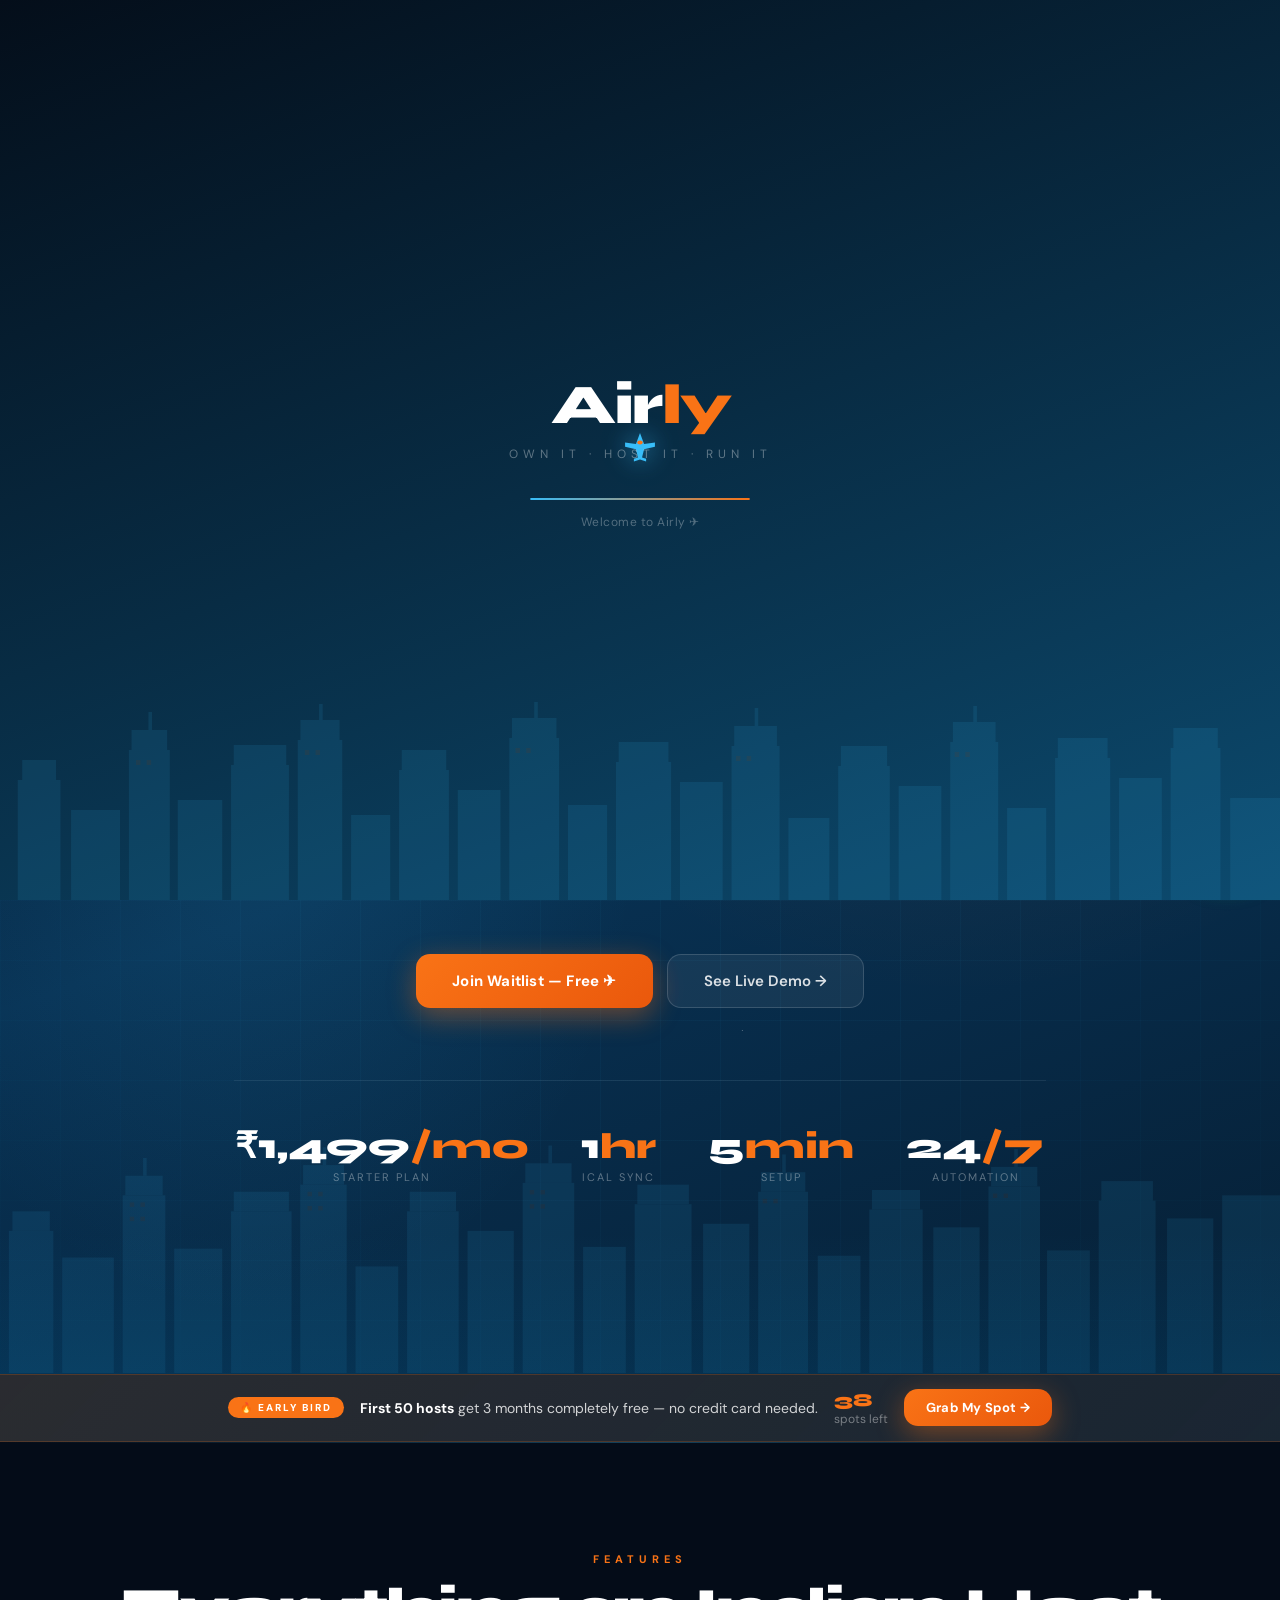
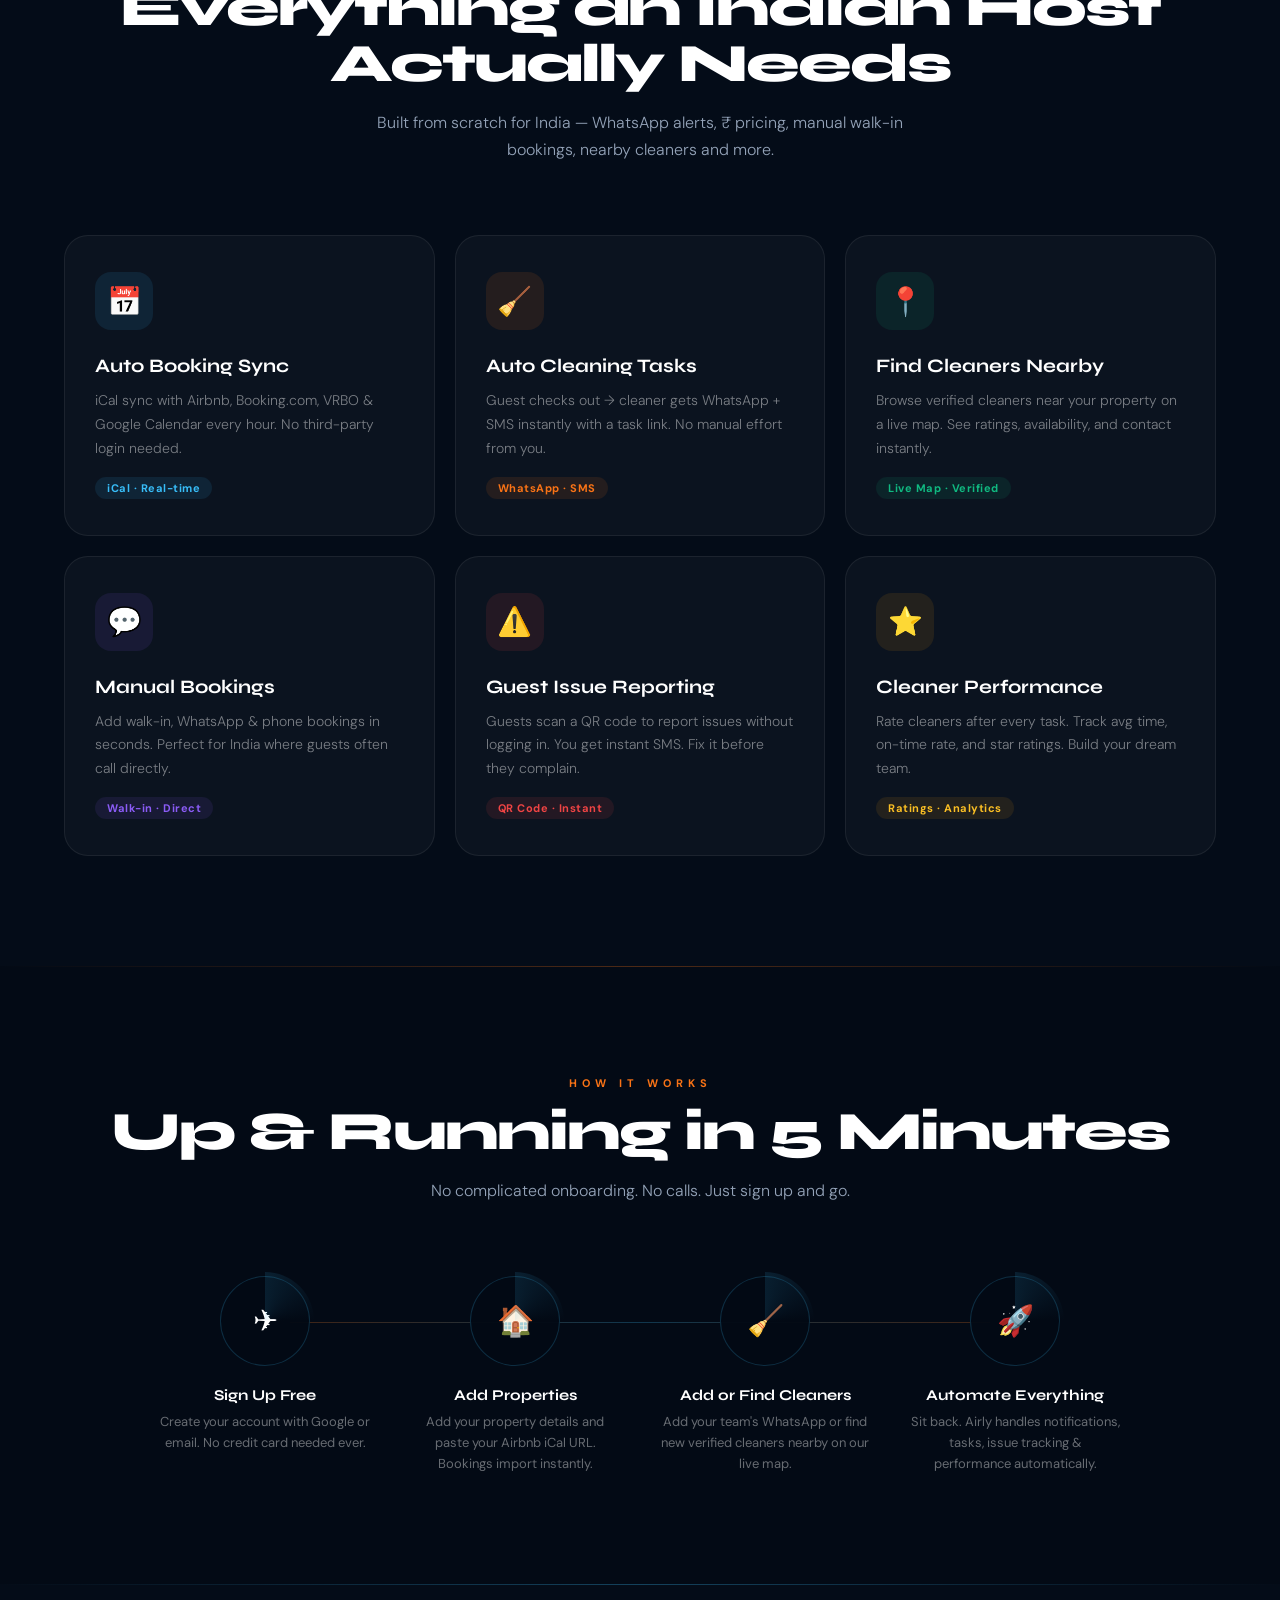
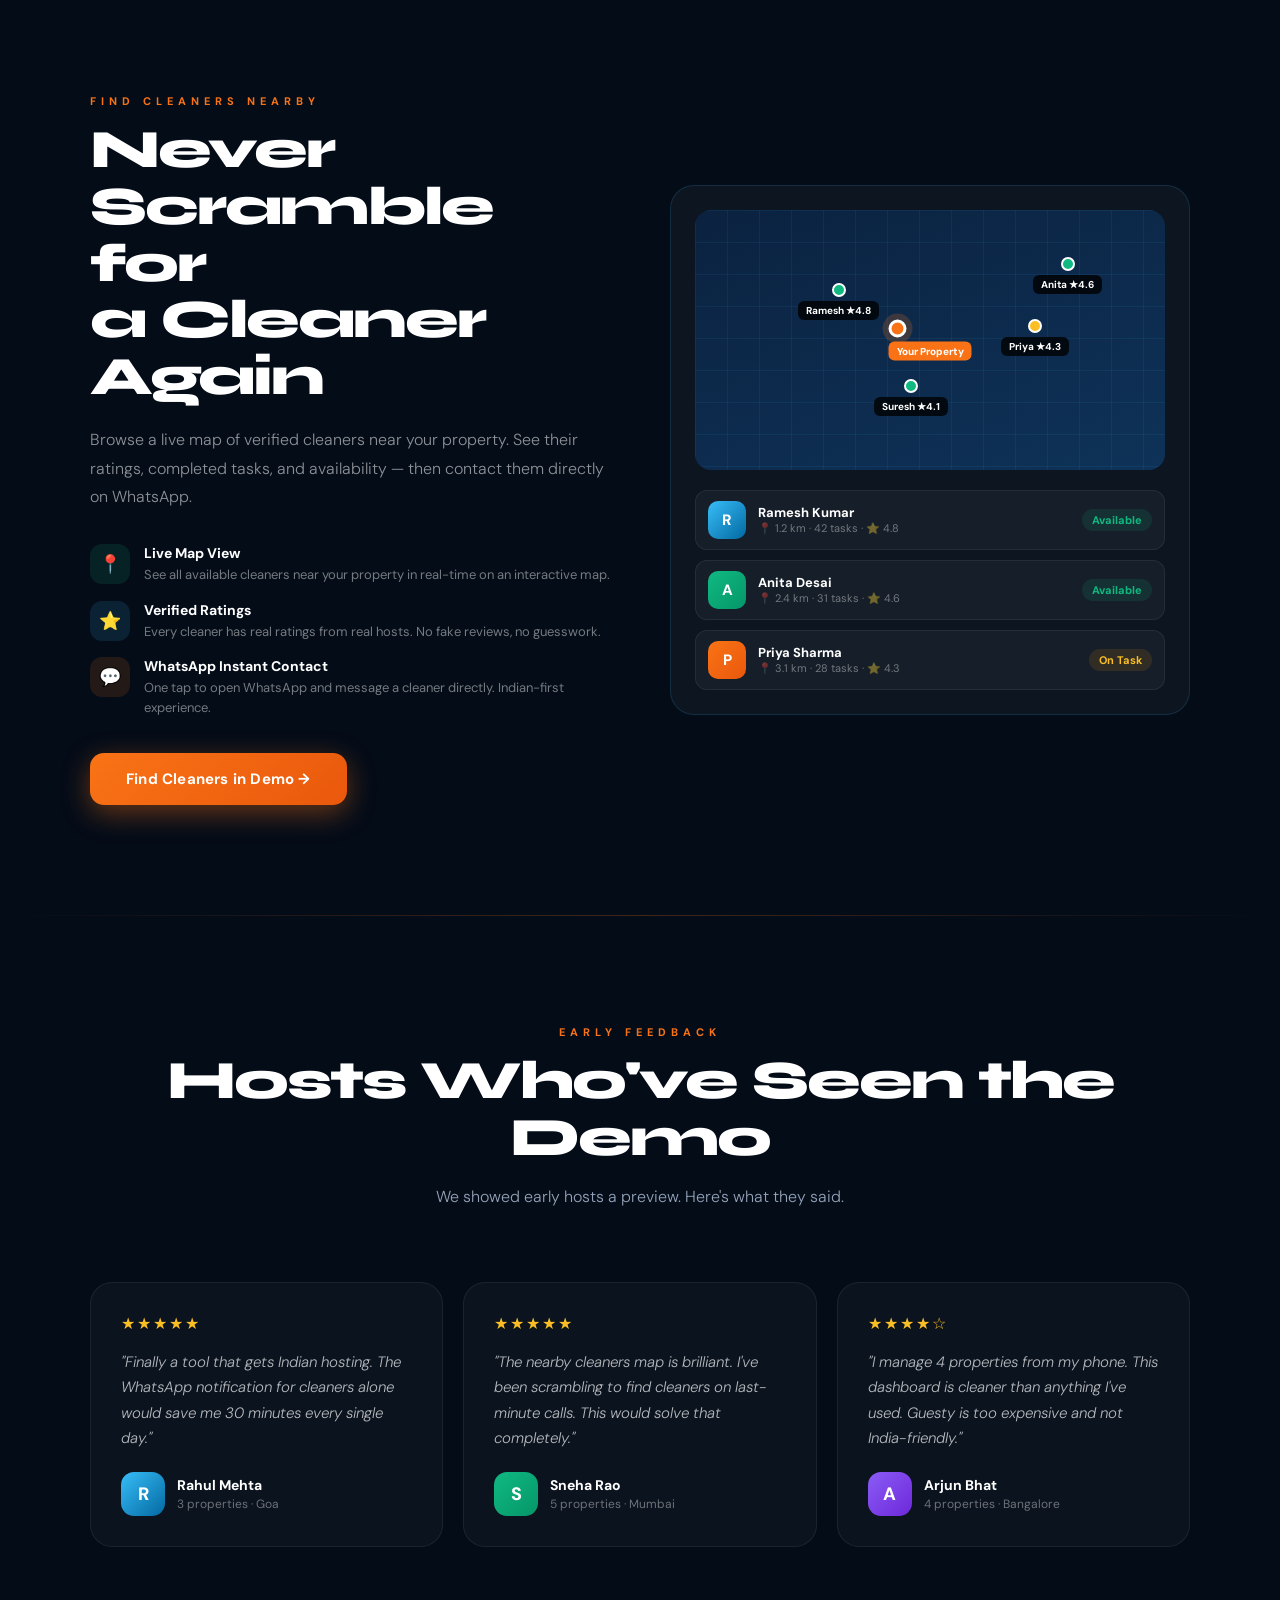
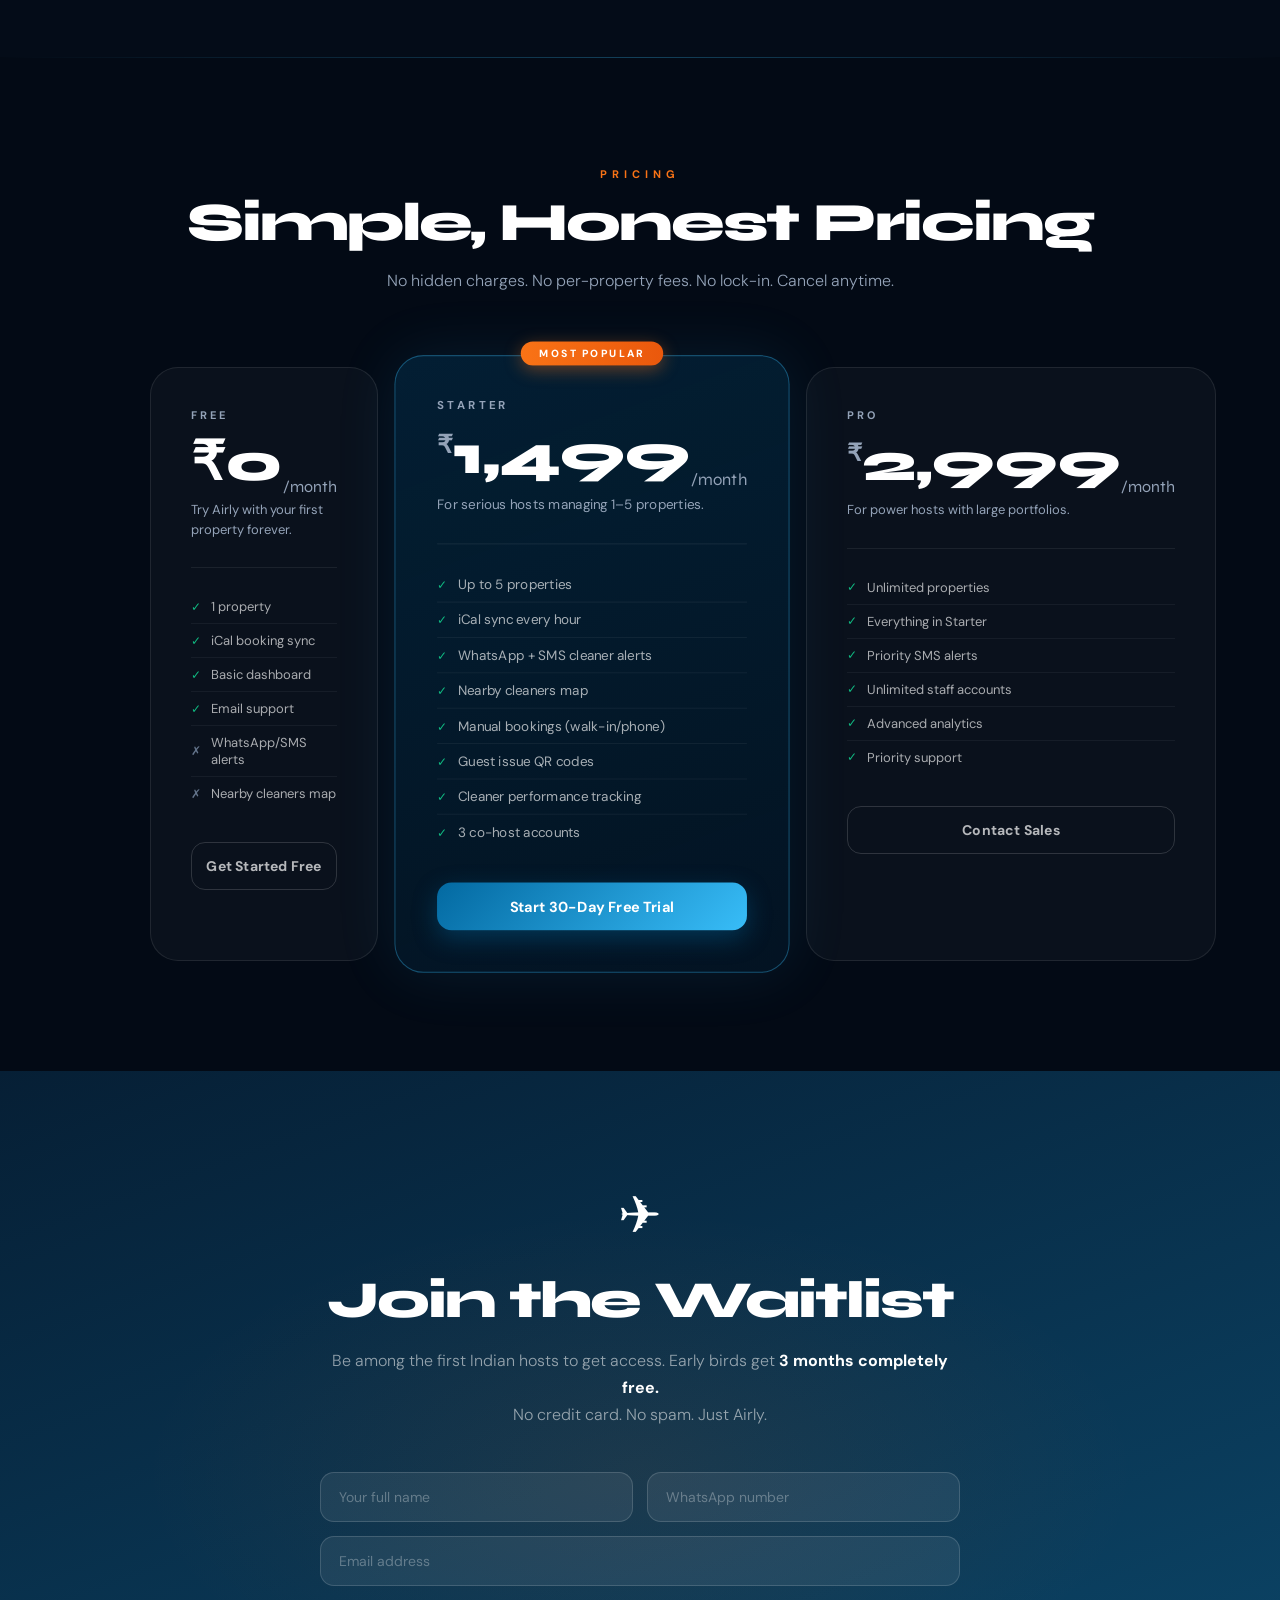
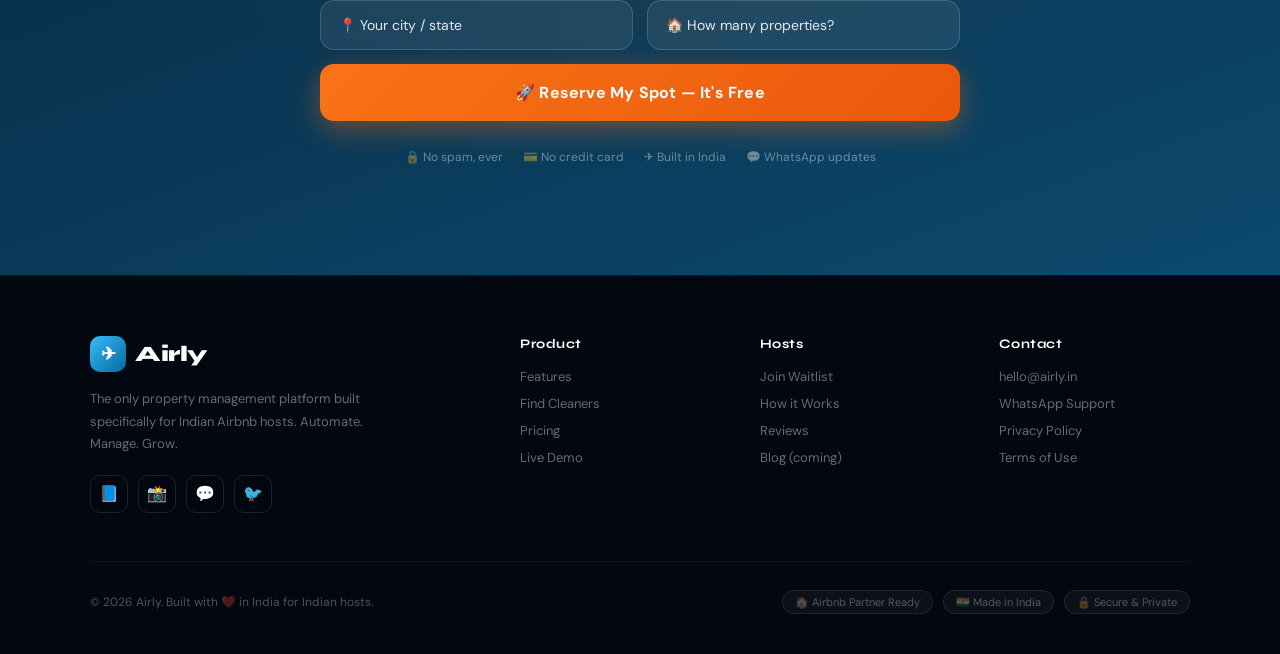
==== commit 675fae2a: "Fix project structure for Vercel" ====
--- a/index.html
+++ b/index.html
@@ -573,7 +573,7 @@
       <p>We'll WhatsApp you as soon as Airly launches. You've secured your early bird access — 3 months free.</p>
       <p style="margin-top:12px;font-size:13px;color:rgba(255,255,255,.4)">Share Airly with fellow hosts →</p>
       <div style="display:flex;gap:10px;justify-content:center;margin-top:16px;flex-wrap:wrap;">
-        <a href="https://wa.me/?text=Check%20out%20Airly%20-%20a%20new%20property%20management%20tool%20built%20for%20Indian%20Airbnb%20hosts!%20airly.in" target="_blank" class="btn-primary" style="font-size:13px;padding:10px 20px;">Share on WhatsApp</a>
+        <a id="waitlist-share-btn" href="https://wa.me/?text=Check%20out%20Airly%20-%20a%20new%20property%20management%20tool%20built%20for%20Indian%20Airbnb%20hosts!%20airly-liart.vercel.app" target="_blank" class="btn-primary" style="font-size:13px;padding:10px 20px;">Share on WhatsApp</a>
       </div>
     </div>
     <div class="wl-trust">
@@ -668,6 +668,12 @@
   if(spots>1){spots--;document.getElementById('spot-count').textContent=spots;}
 }
 
+const waitlistShareBtn=document.getElementById('waitlist-share-btn');
+if(waitlistShareBtn){
+  const shareText=encodeURIComponent('Check out Airly - a new property management tool built for Indian Airbnb hosts! airly-liart.vercel.app');
+  waitlistShareBtn.href=`https://wa.me/?text=${shareText}`;
+}
+
 const waitlistNext=document.getElementById('wl-next');
 if(waitlistNext){
   waitlistNext.value=window.location.origin+window.location.pathname+'?waitlist=success#waitlist';
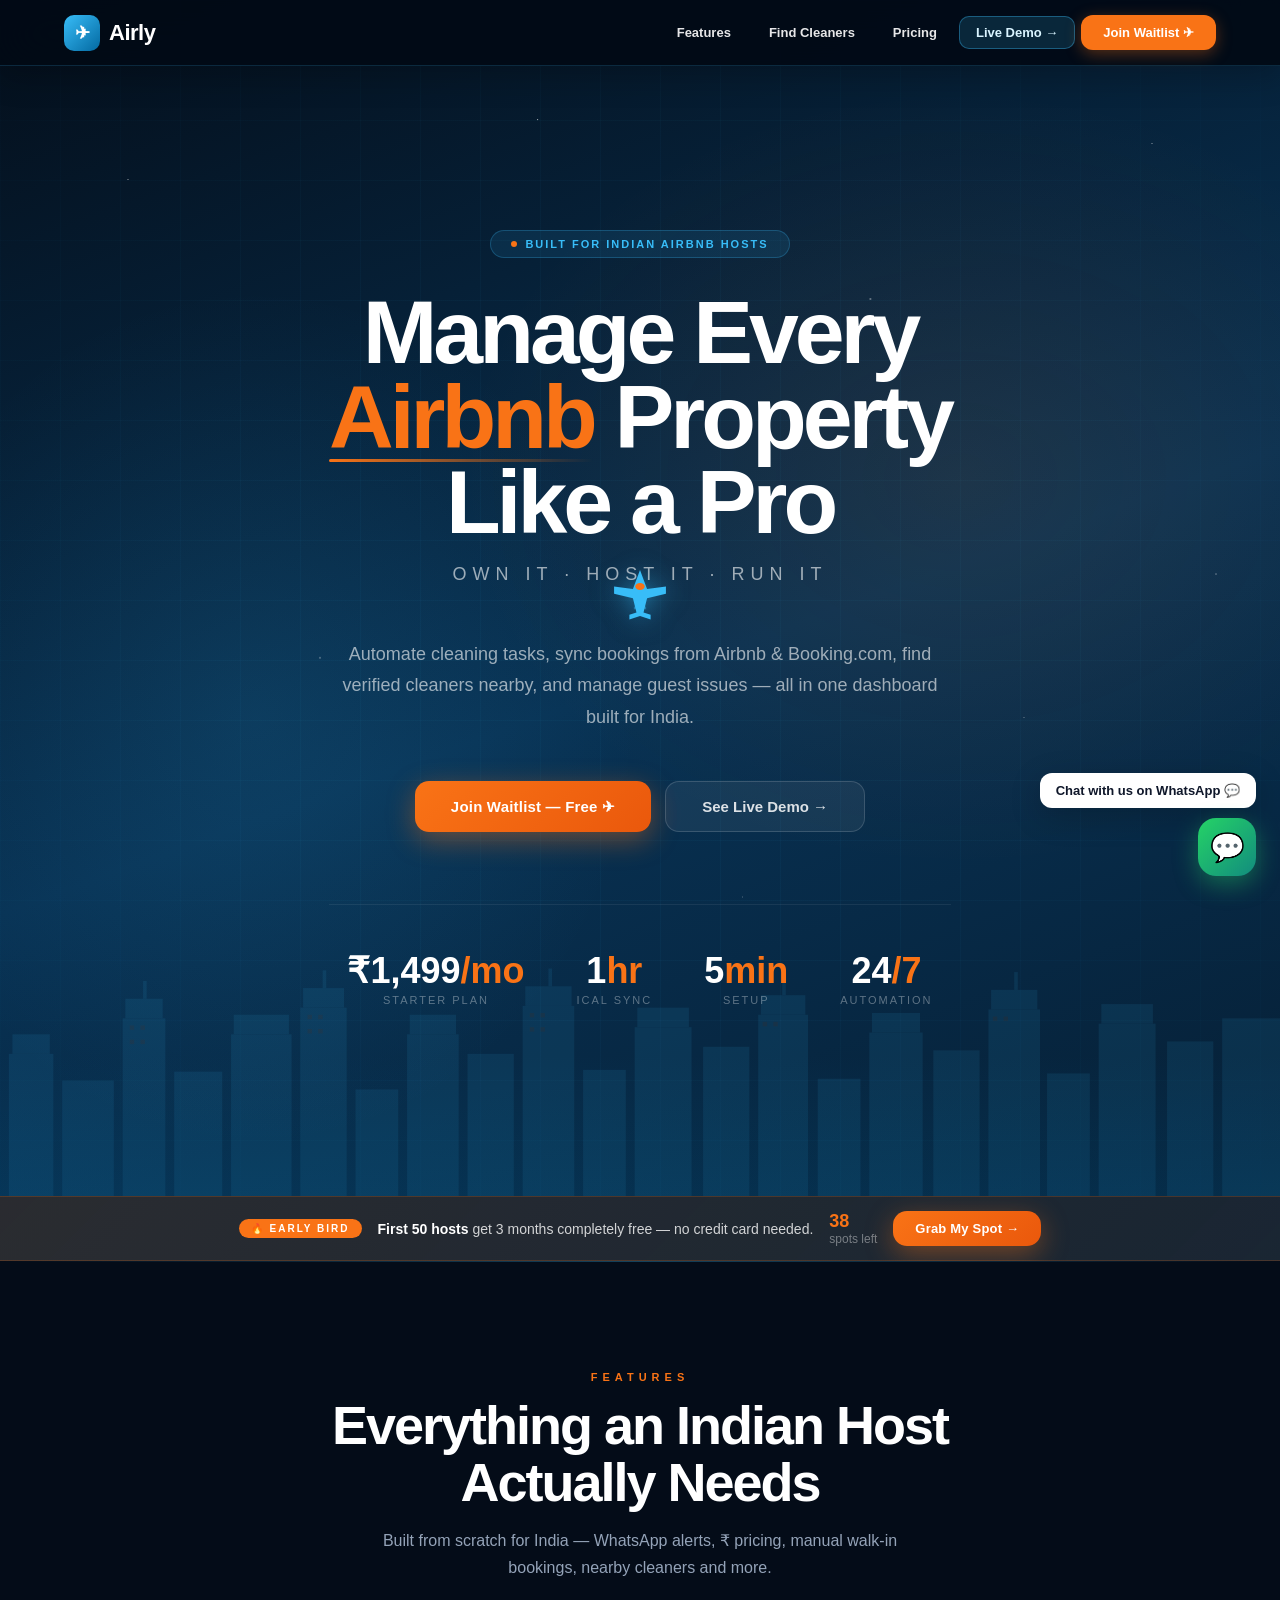
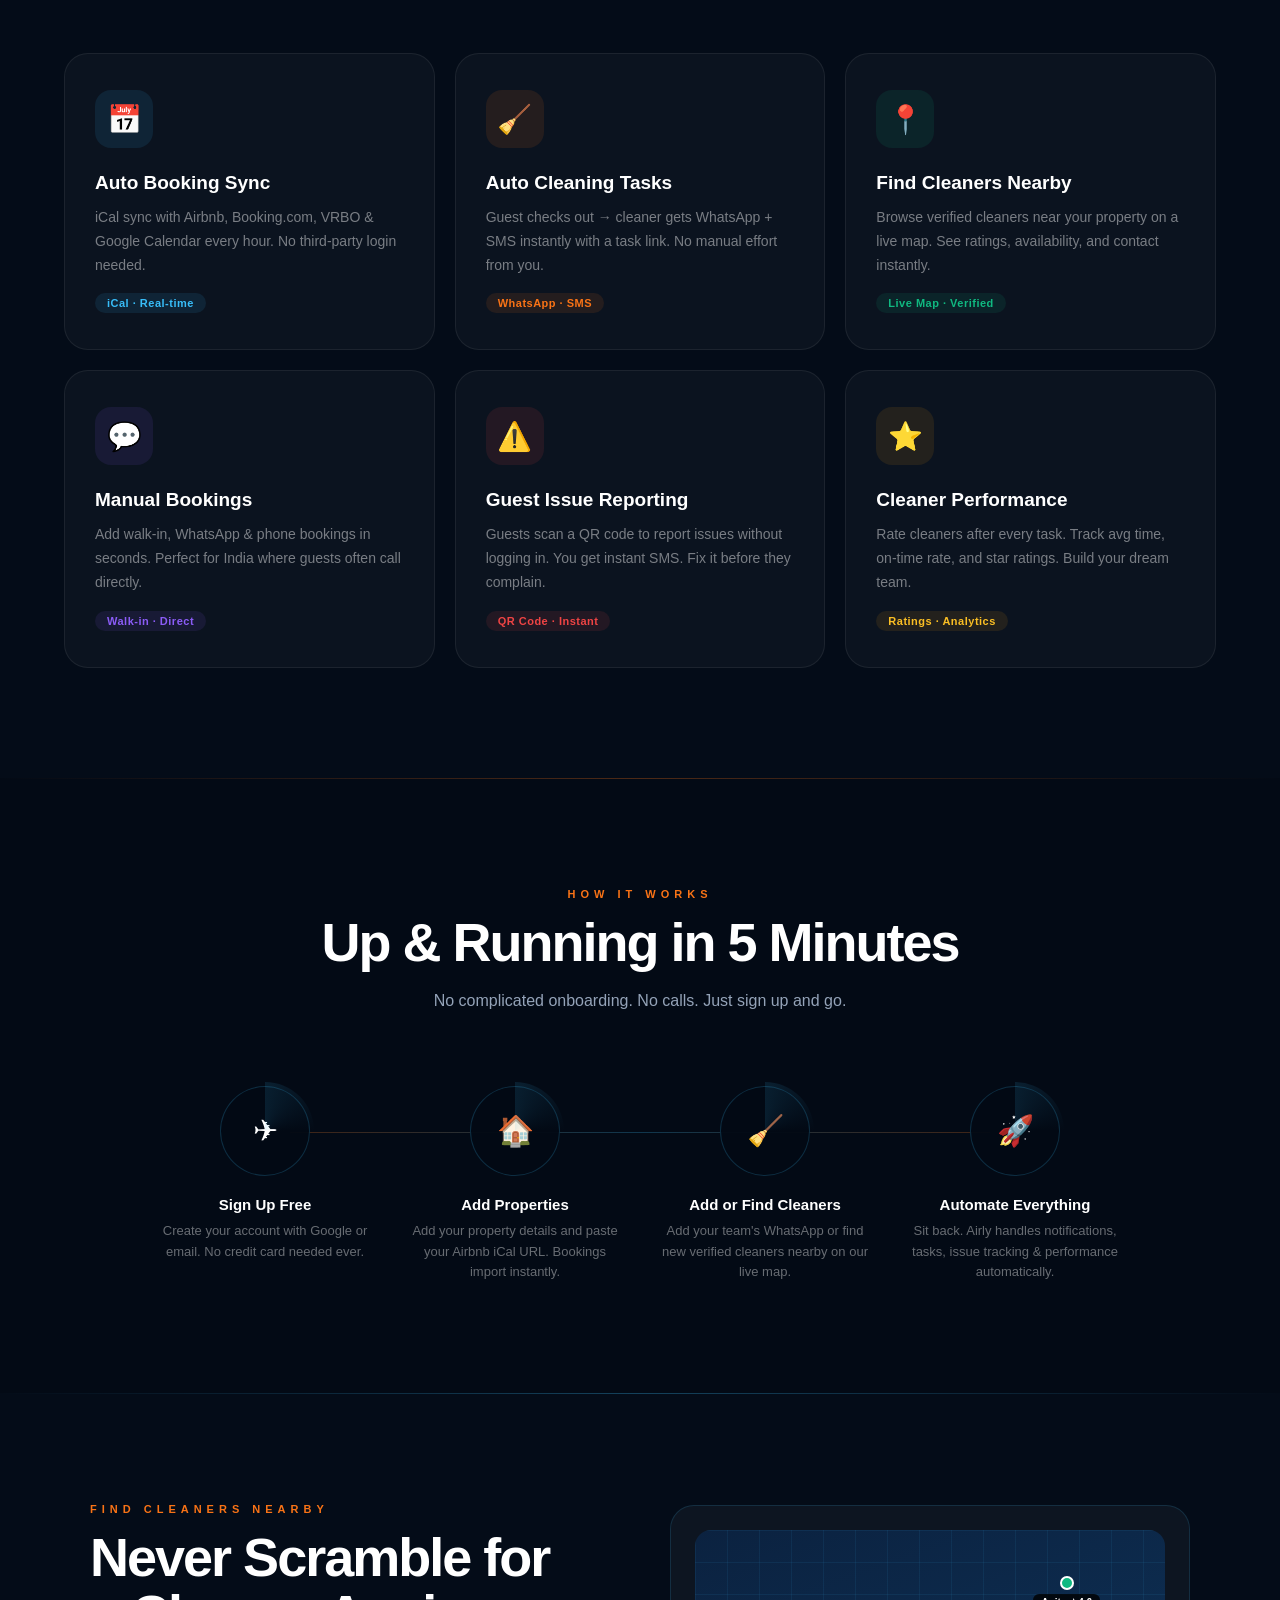
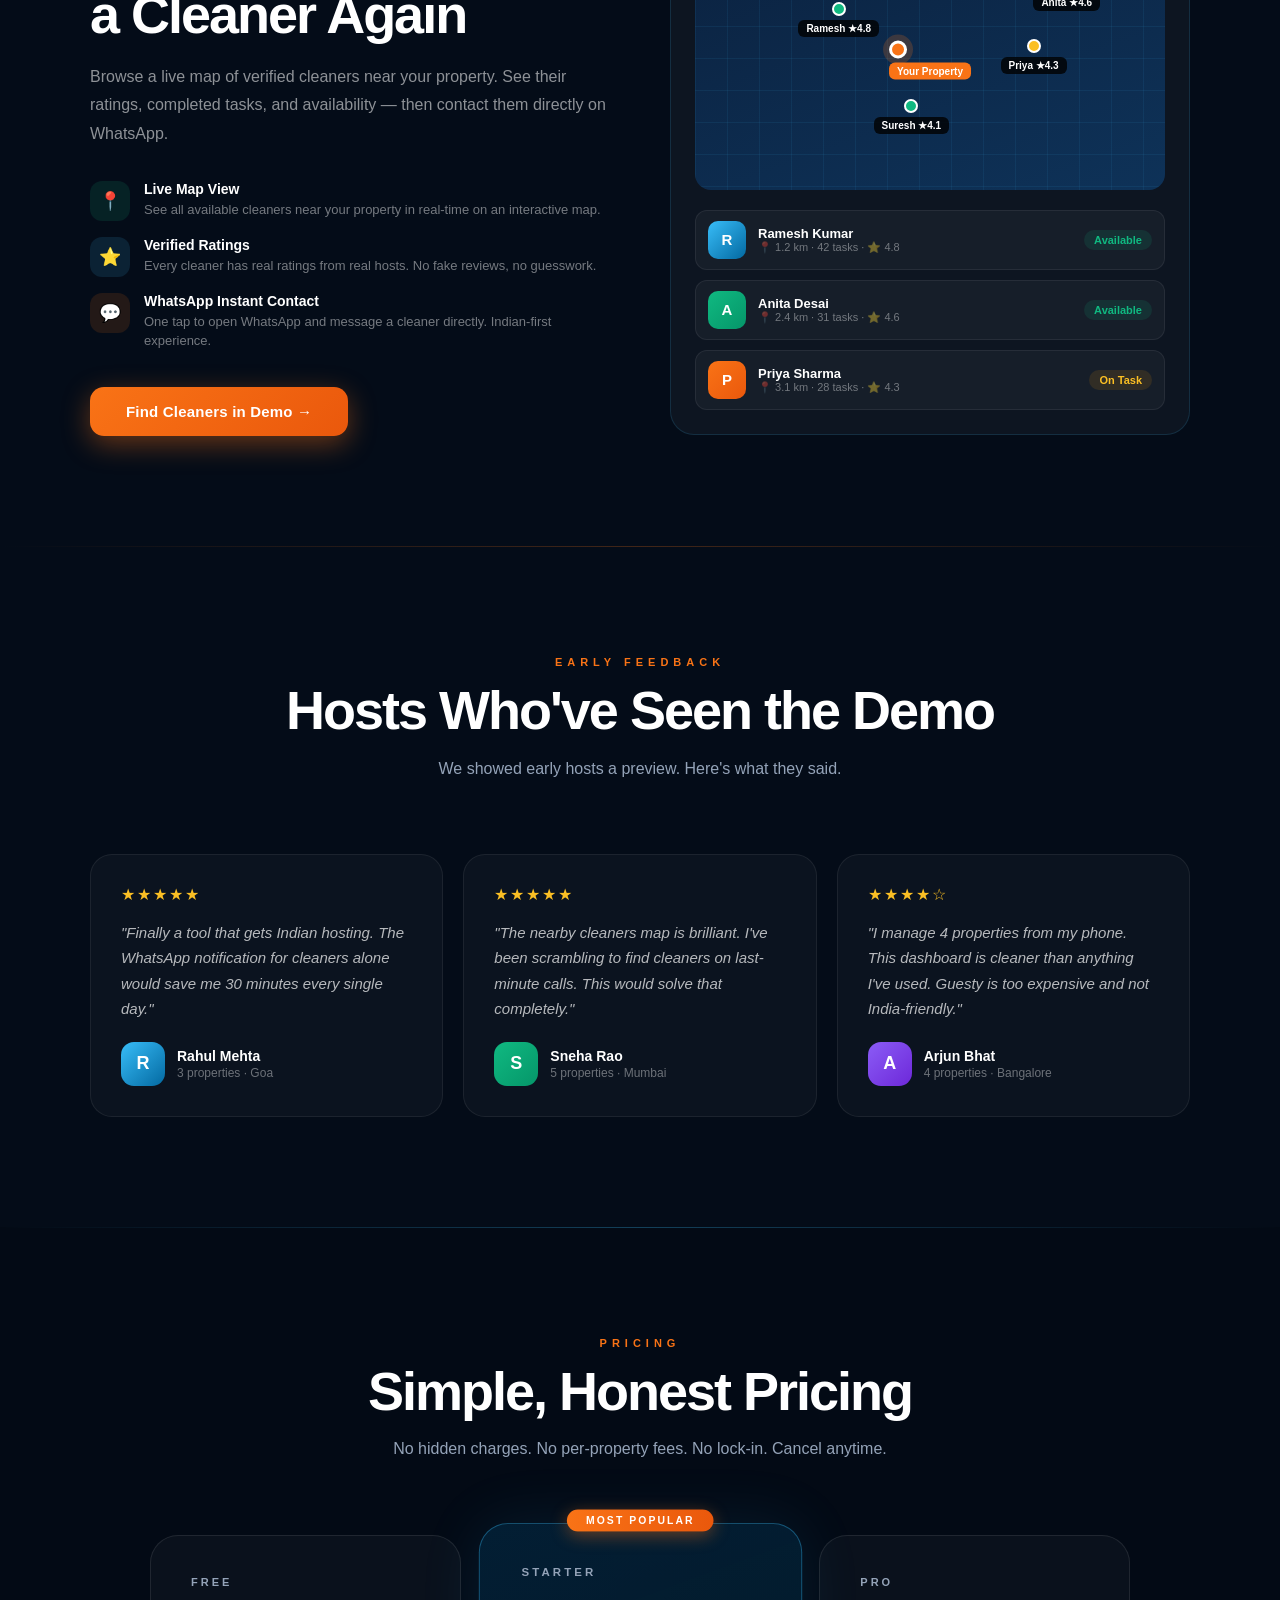
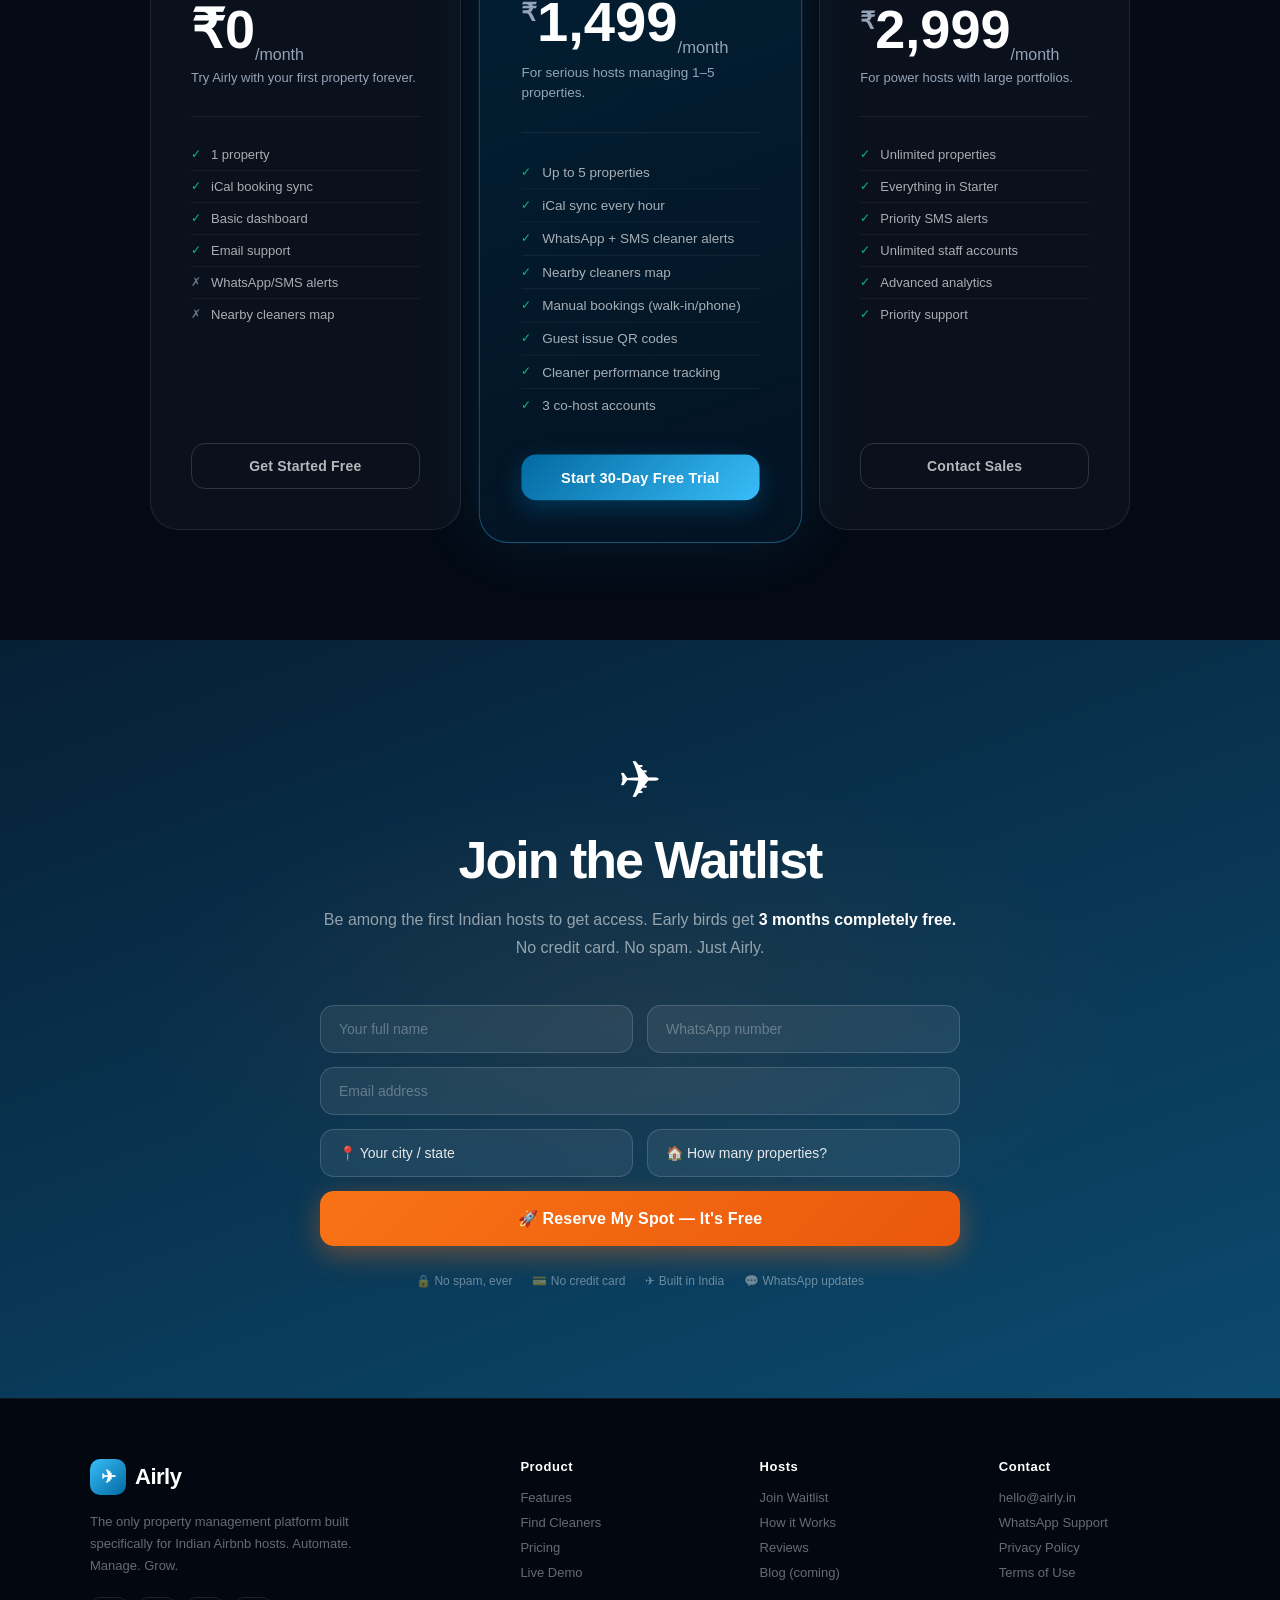
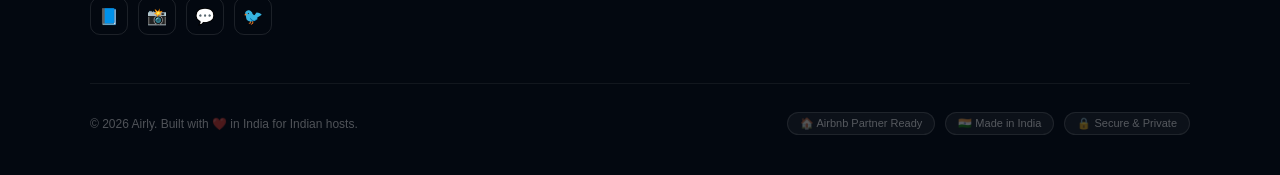
==== commit 7d1fb8f1: "Fix responsiveness and font style changed" ====
--- a/index.html
+++ b/index.html
@@ -5,7 +5,7 @@
 <meta name="viewport" content="width=device-width, initial-scale=1.0"/>
 <meta name="description" content="Airly — The only property management platform built for Indian Airbnb hosts. Automate cleaners, sync bookings, find nearby help."/>
 <title>Airly — Own it. Host it. Run it.</title>
-<link href="https://fonts.googleapis.com/css2?family=Syne:wght@400;600;700;800&family=DM+Sans:ital,opsz,wght@0,9..40,300;0,9..40,400;0,9..40,500;0,9..40,600;1,9..40,300&display=swap" rel="stylesheet"/>
+<link href="https://fonts.googleapis.com/css2?family=Plus+Jakarta+Sans:wght@300;400;500;600;700;800&family=Outfit:wght@300;400;500;600;700;800&display=swap" rel="stylesheet"/>
 <style>
 :root{
   --sky:#38BDF8;--sky-dark:#0369A1;--sky-mid:#075985;--sky-deep:#0C4A6E;--navy:#061F35;
@@ -164,7 +164,7 @@
 .pricing{background:#030A15;}
 .pricing::before{content:'';position:absolute;top:0;left:0;right:0;height:1px;background:linear-gradient(90deg,transparent,rgba(56,189,248,.3),transparent);}
 .price-grid{display:grid;grid-template-columns:repeat(3,1fr);gap:24px;max-width:980px;margin:0 auto;}
-.price-card{background:rgba(255,255,255,.03);border:1px solid rgba(255,255,255,.09);border-radius:28px;padding:40px;position:relative;transition:all .3s;}
+.price-card{background:rgba(255,255,255,.03);border:1px solid rgba(255,255,255,.09);border-radius:28px;padding:40px;position:relative;transition:all .3s;display:flex;flex-direction:column;min-height:100%;}
 .price-card:hover{transform:translateY(-4px);}
 .price-card.featured{background:linear-gradient(160deg,rgba(3,105,161,.22),rgba(7,89,133,.12));border-color:rgba(56,189,248,.35);transform:scale(1.04);box-shadow:0 0 60px rgba(56,189,248,.1);}
 .price-card.featured:hover{transform:scale(1.04) translateY(-4px);}
@@ -180,7 +180,7 @@
 .price-feats li:last-child{border-bottom:none;}
 .chk{color:var(--green);font-size:12px;flex-shrink:0;}
 .cross{color:var(--s500);font-size:12px;flex-shrink:0;}
-.price-btn{width:100%;padding:14px;border-radius:14px;font-size:14px;font-weight:700;cursor:pointer;transition:all .25s;font-family:'DM Sans',sans-serif;border:none;letter-spacing:.2px;}
+.price-btn{width:100%;padding:14px;border-radius:14px;font-size:14px;font-weight:700;cursor:pointer;transition:all .25s;font-family:'DM Sans',sans-serif;border:none;letter-spacing:.2px;margin-top:auto;}
 .price-btn-outline{background:transparent;border:1.5px solid rgba(255,255,255,.15);color:rgba(255,255,255,.7);}
 .price-btn-outline:hover{border-color:rgba(255,255,255,.35);color:#fff;}
 .price-btn-fill{background:linear-gradient(135deg,var(--sky-dark),var(--sky));color:#fff;box-shadow:0 8px 24px rgba(3,105,161,.4);}
@@ -275,8 +275,17 @@
   .feat-grid{grid-template-columns:1fr;}
   .how-grid{grid-template-columns:1fr 1fr;}
   .how-grid::before{display:none;}
-  .price-grid{grid-template-columns:1fr;}
-  .price-card,.price-card.featured{transform:none;padding:32px 24px;}
+  .price-grid{grid-template-columns:1fr;gap:18px;max-width:560px;}
+  .price-card,.price-card.featured{transform:none;padding:28px 22px;border-radius:24px;}
+  .price-card.featured{order:-1;box-shadow:0 18px 42px rgba(3,105,161,.2);}
+  .price-badge{top:14px;left:auto;right:18px;transform:none;font-size:9px;letter-spacing:1.6px;padding:5px 12px;}
+  .price-plan{margin-bottom:12px;padding-right:104px;}
+  .price-amount{font-size:46px;}
+  .price-amount sup{font-size:20px;}
+  .price-amount sub{display:block;margin-top:8px;font-size:13px;}
+  .price-desc{margin-bottom:22px;font-size:13px;}
+  .price-feats{margin-bottom:24px;}
+  .price-feats li{padding:10px 0;font-size:13px;line-height:1.45;}
   .testi-grid{grid-template-columns:1fr;}
   .wl-row{grid-template-columns:1fr;}
   .nearby-text .sec-label,.nearby-text .sec-title{text-align:center;}
@@ -300,7 +309,18 @@
   .how-step{padding:0;}
   .sec-title{font-size:clamp(28px,9vw,38px);}
   .sec-sub{font-size:15px;margin-bottom:48px;}
-  .feat-card,.testi-card,.map-card,.price-card,.wl-success{padding:24px 18px;}
+  .feat-card,.testi-card,.map-card,.wl-success{padding:24px 18px;}
+  .price-grid{gap:16px;}
+  .price-card,.price-card.featured{padding:24px 18px;border-radius:22px;}
+  .price-badge{position:static;display:inline-flex;align-self:flex-start;margin-bottom:14px;}
+  .price-plan{padding-right:0;margin-bottom:10px;}
+  .price-amount{font-size:40px;}
+  .price-amount sub{margin-top:6px;font-size:12px;}
+  .price-desc{font-size:12px;margin-bottom:18px;}
+  .price-divider{margin-bottom:18px;}
+  .price-feats{margin-bottom:20px;}
+  .price-feats li{font-size:12px;padding:9px 0;}
+  .price-btn{padding:13px;border-radius:13px;font-size:13px;}
   .map-placeholder{height:220px;}
   .wl-title{font-size:34px;}
   .wl-sub{font-size:15px;margin-bottom:30px;}
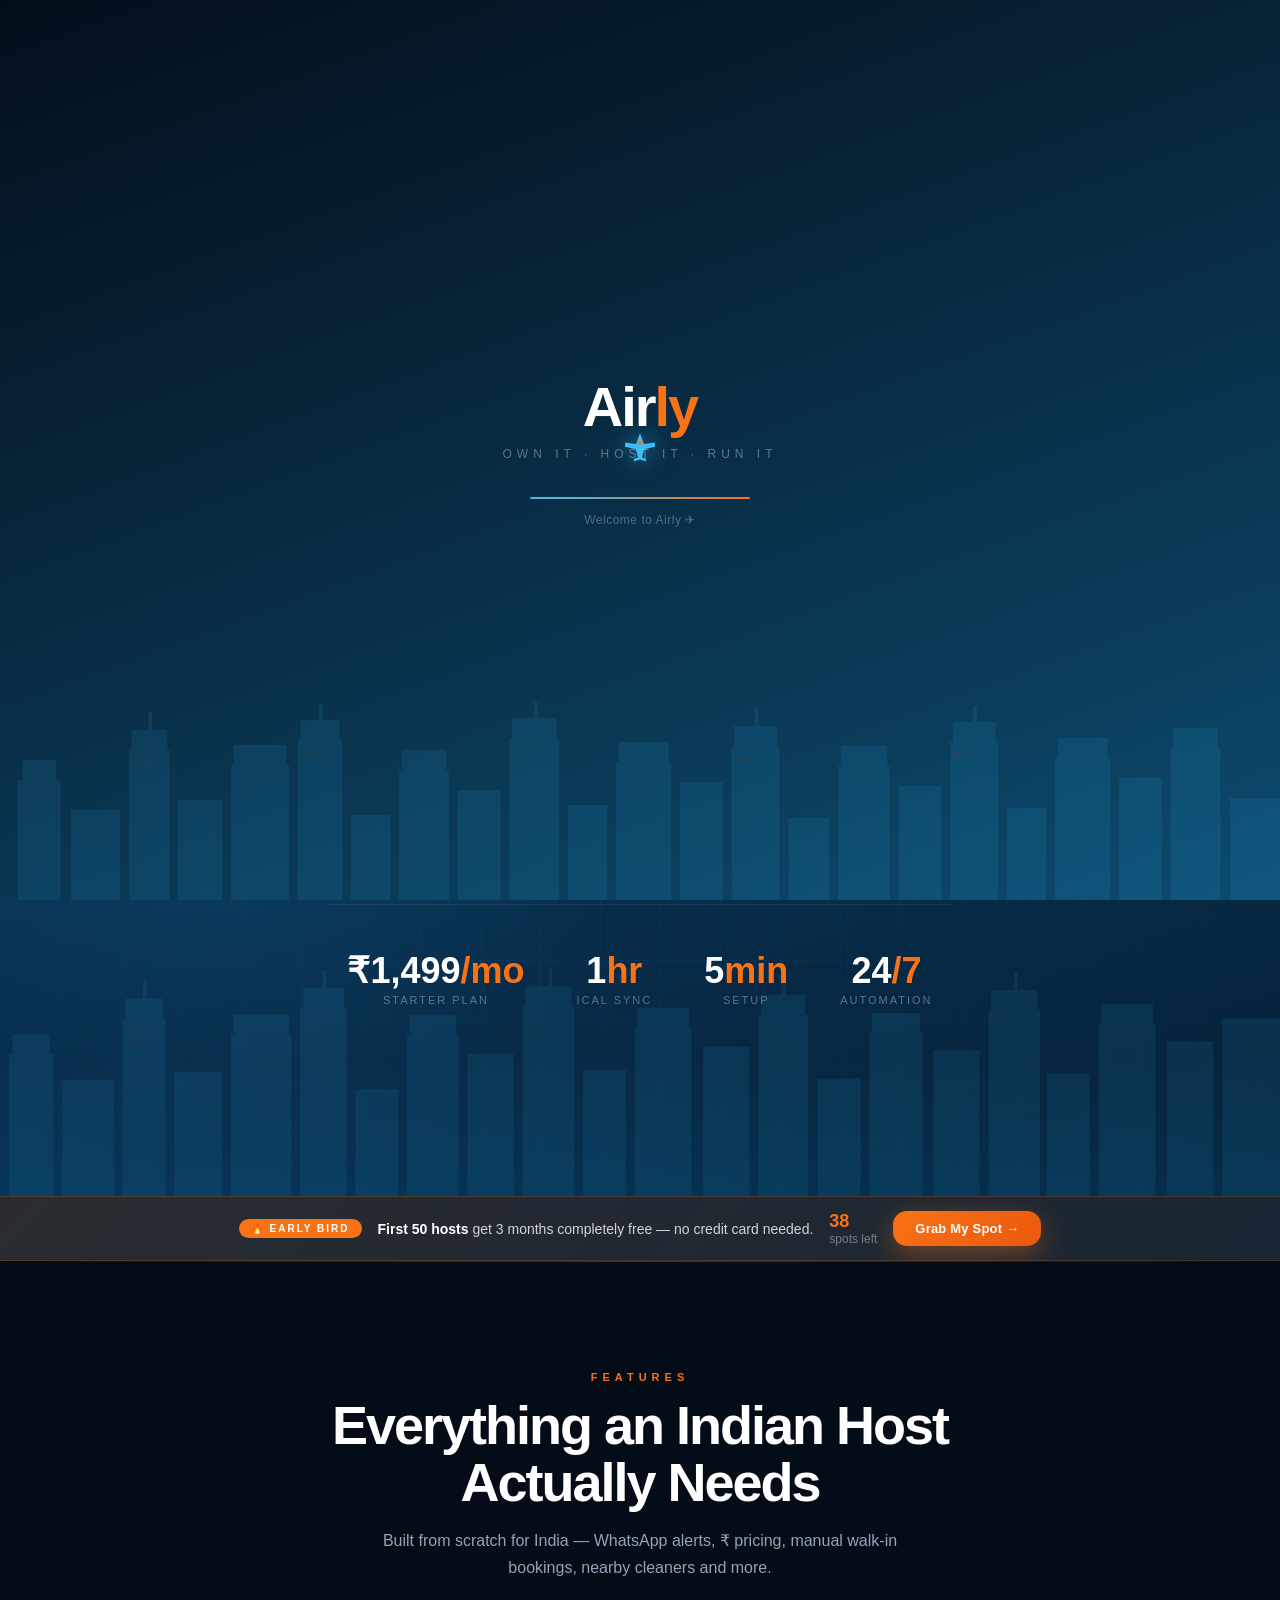
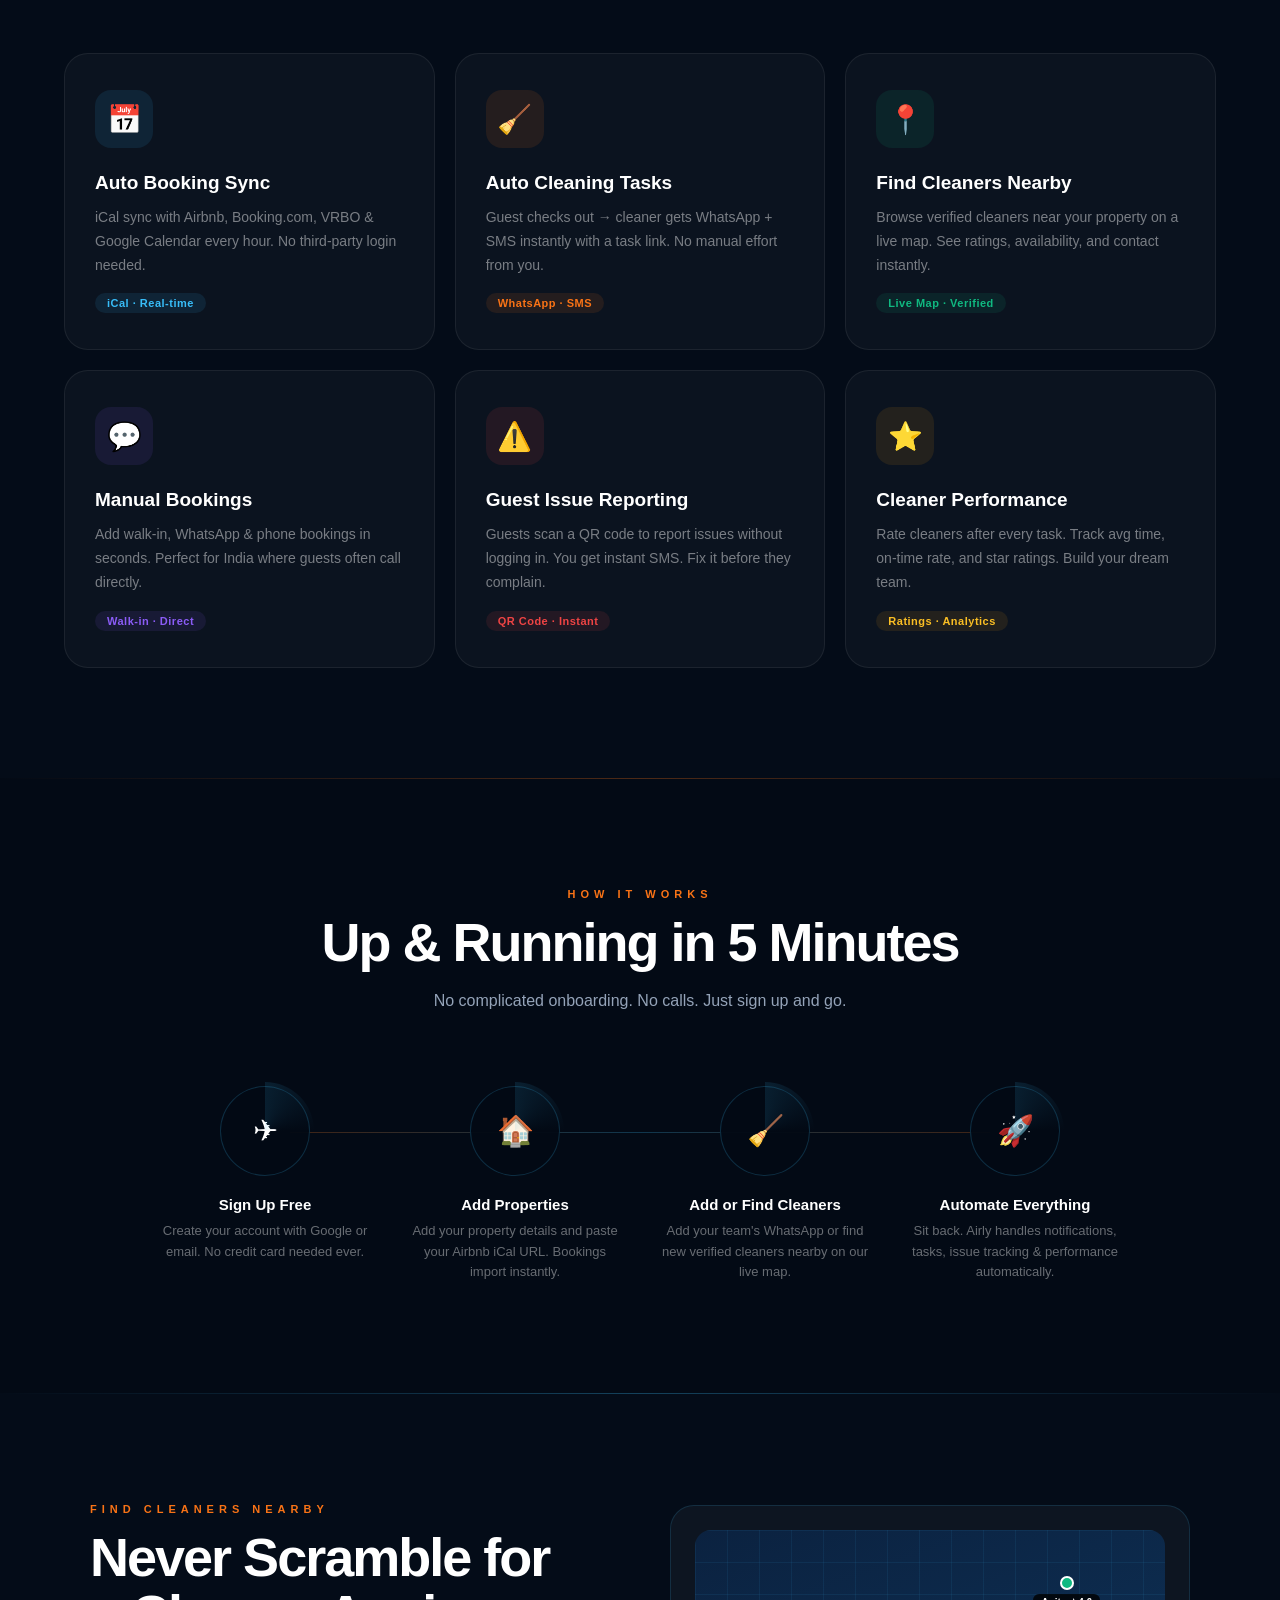
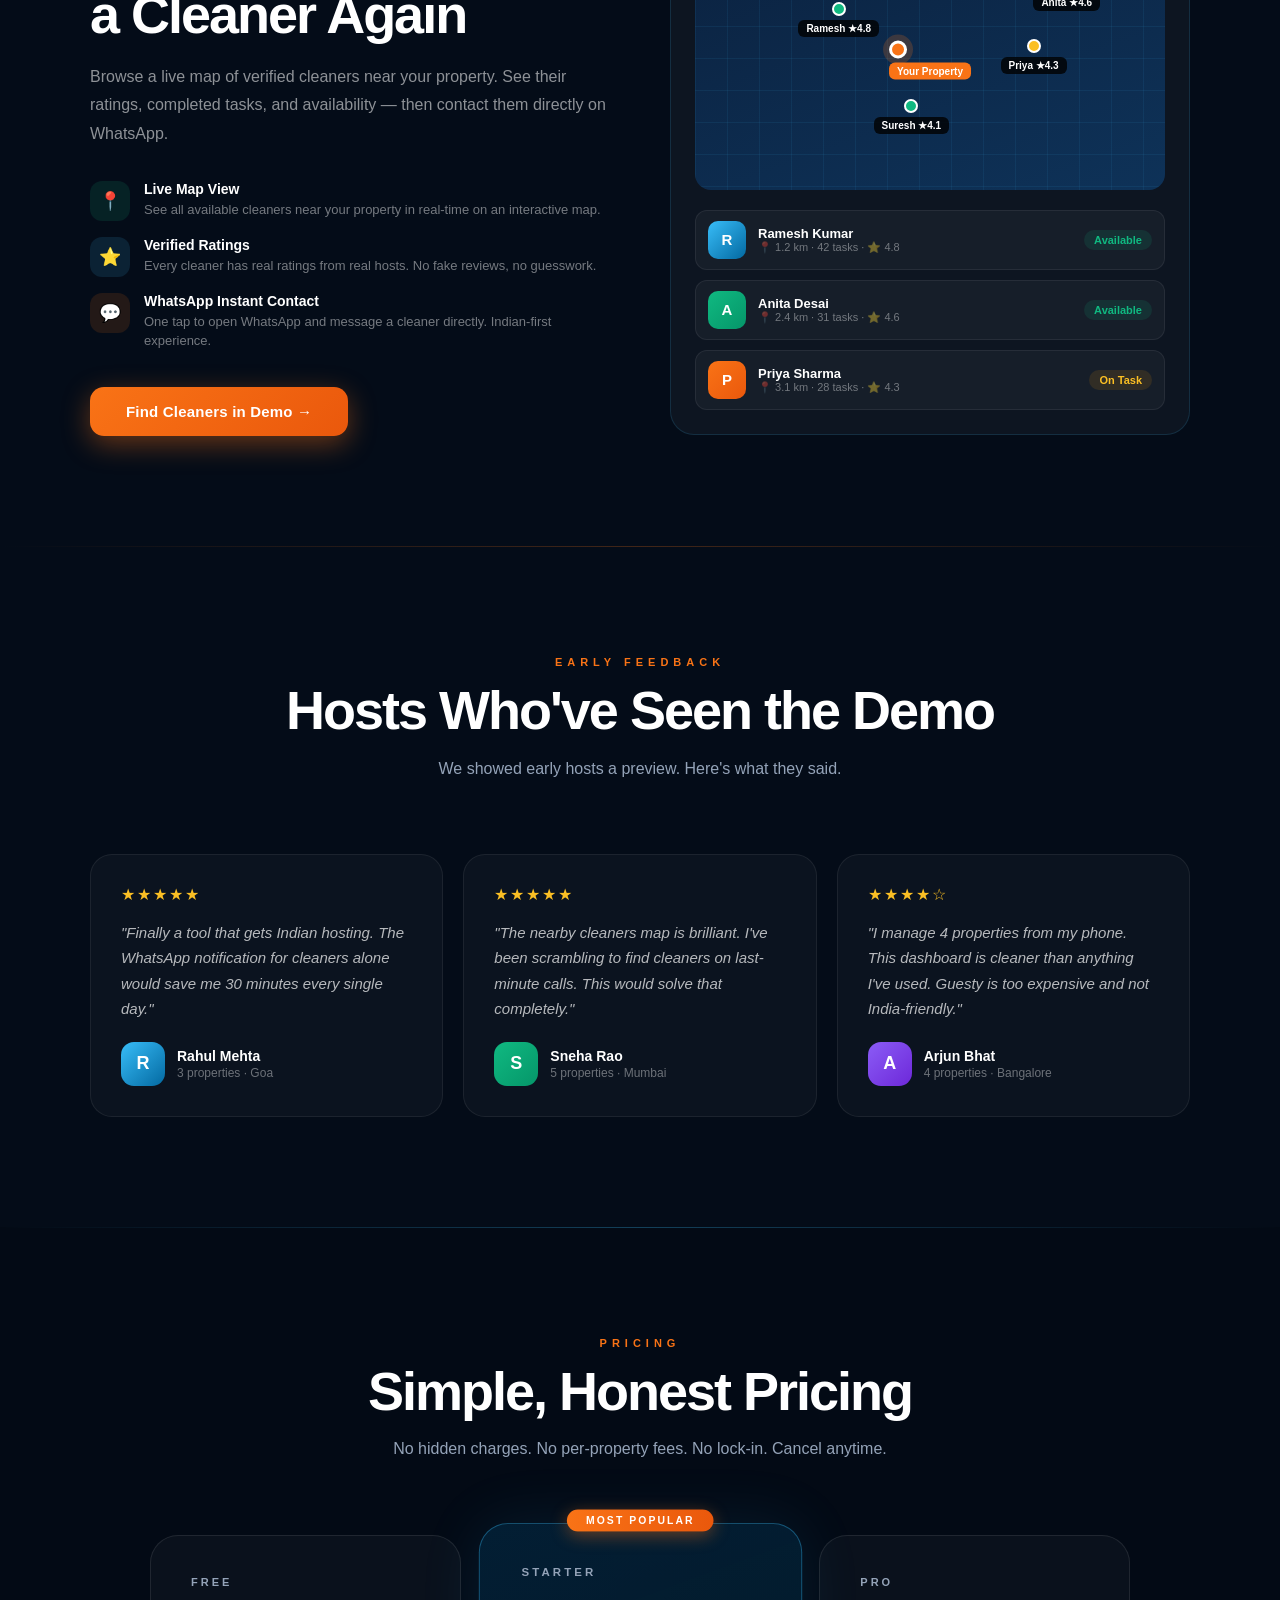
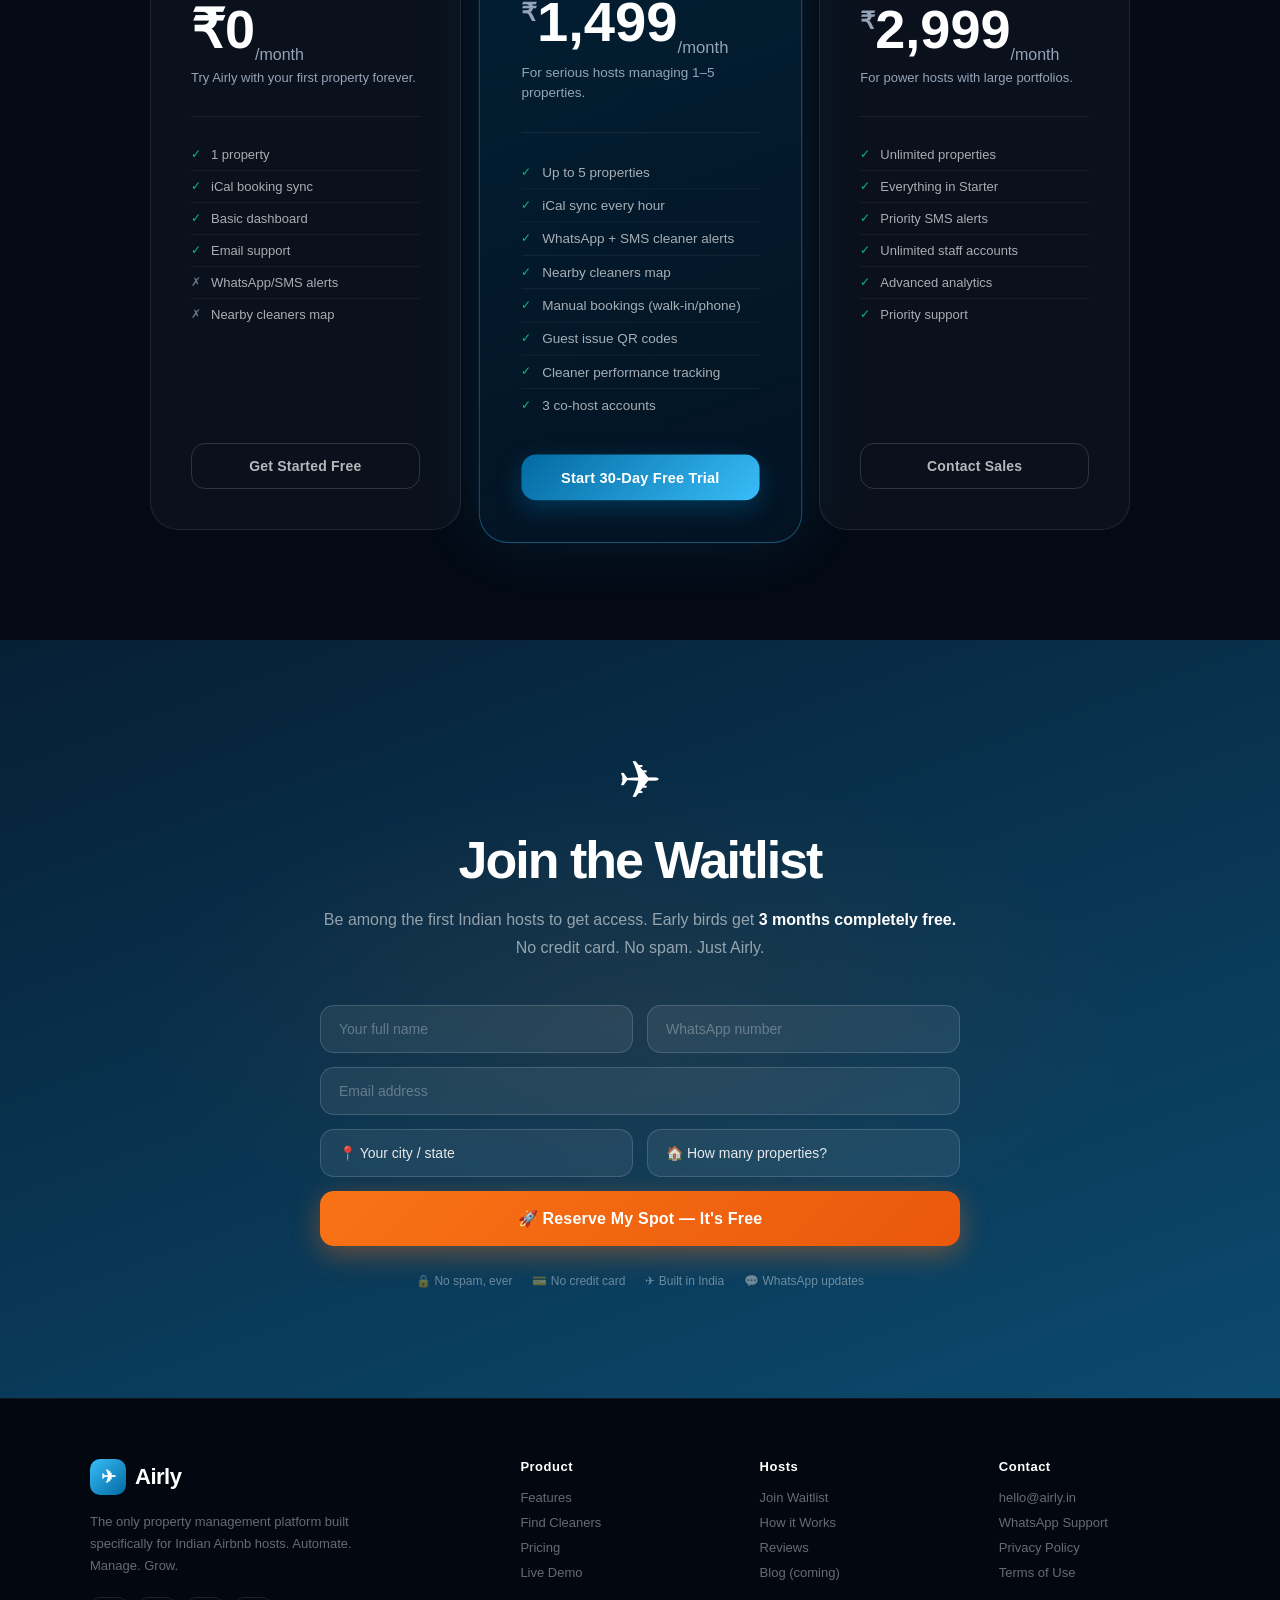
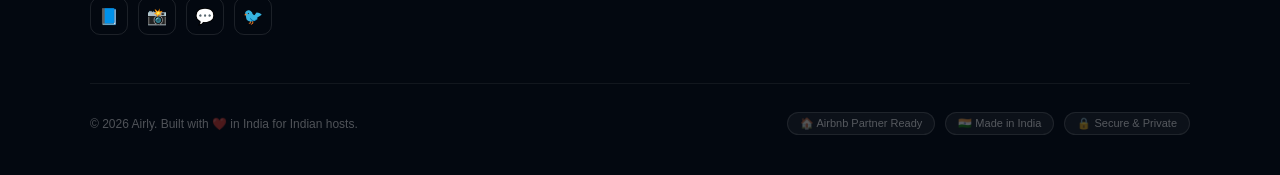
==== commit f1b5c9bb: "Fix project structure for Vercel" ====
--- a/index.html
+++ b/index.html
@@ -26,7 +26,7 @@
 .ld-city svg{width:100%;height:100%;}
 .ld-plane{position:absolute;animation:lp-fly 2.8s cubic-bezier(.25,.46,.45,.94) infinite;}
 @keyframes lp-fly{0%{bottom:70px;left:calc(50% - 10px);transform:rotate(-42deg) scale(.5);opacity:0;}30%{opacity:1;}70%{bottom:52vh;left:calc(50% + 100px);transform:rotate(-18deg) scale(1);}100%{bottom:82vh;left:calc(50% + 320px);transform:rotate(-5deg) scale(.65);opacity:0;}}
-.ld-logo{font-family:'Syne',sans-serif;font-size:56px;font-weight:800;color:#fff;letter-spacing:-2px;position:relative;z-index:1;}
+.ld-logo{font-family:'Plus Jakarta Sans',sans-serif;font-size:56px;font-weight:800;color:#fff;letter-spacing:-2px;position:relative;z-index:1;}
 .ld-logo span{color:var(--orange);}
 .ld-sub{font-size:12px;letter-spacing:5px;text-transform:uppercase;color:rgba(255,255,255,.35);margin:8px 0 36px;position:relative;z-index:1;}
 .ld-bar-wrap{width:220px;height:2px;background:rgba(255,255,255,.1);border-radius:2px;overflow:hidden;position:relative;z-index:1;}
@@ -80,7 +80,7 @@
 .hero-tagline{font-size:12px;letter-spacing:6px;font-weight:600;color:rgba(255,255,255,.3);margin-bottom:26px;text-transform:uppercase;animation:fadeUp .7s ease .45s both;}
 .hero p{font-size:18px;color:rgba(255,255,255,.6);line-height:1.75;margin-bottom:48px;font-weight:300;max-width:600px;margin-left:auto;margin-right:auto;animation:fadeUp .7s ease .55s both;}
 .hero-btns{display:flex;gap:14px;justify-content:center;flex-wrap:wrap;margin-bottom:72px;animation:fadeUp .7s ease .65s both;}
-.btn-primary{background:linear-gradient(135deg,var(--orange),var(--orange-dark));color:#fff;padding:16px 36px;border-radius:14px;font-size:15px;font-weight:700;cursor:pointer;border:none;font-family:'DM Sans',sans-serif;box-shadow:0 8px 28px rgba(249,115,22,.4);letter-spacing:.2px;transition:all .25s;text-decoration:none;display:inline-flex;align-items:center;gap:8px;}
+.btn-primary{background:linear-gradient(135deg,var(--orange),var(--orange-dark));color:#fff;padding:16px 36px;border-radius:14px;font-size:15px;font-weight:700;cursor:pointer;border:none;font-family:'Outfit',sans-serif;box-shadow:0 8px 28px rgba(249,115,22,.4);letter-spacing:.2px;transition:all .25s;text-decoration:none;display:inline-flex;align-items:center;gap:8px;}
 .btn-primary:hover{transform:translateY(-3px);box-shadow:0 16px 40px rgba(249,115,22,.5);}
 .btn-ghost{background:rgba(255,255,255,.06);color:rgba(255,255,255,.85);padding:16px 36px;border-radius:14px;font-size:15px;font-weight:600;cursor:pointer;border:1px solid rgba(255,255,255,.15);font-family:'DM Sans',sans-serif;transition:all .25s;text-decoration:none;display:inline-flex;align-items:center;gap:8px;backdrop-filter:blur(8px);}
 .btn-ghost:hover{background:rgba(255,255,255,.12);border-color:rgba(255,255,255,.3);transform:translateY(-2px);}
@@ -637,6 +637,11 @@
 </div>
 
 <script>
+  window.dataLayer = window.dataLayer || [];
+  function gtag(){dataLayer.push(arguments);}
+  gtag('js', new Date());
+
+  gtag('config', 'G-R9RPC8VLFR');
 // Loader
 const msgs=['Loading your experience...','Preparing the dashboard...','Setting up properties...','Almost there...','Welcome to Airly ✈'];
 let mi=0;const mel=document.getElementById('ld-msg');
@@ -703,5 +708,6 @@
   showWaitlistSuccess();
 }
 </script>
+<script async src="https://www.googletagmanager.com/gtag/js?id=G-R9RPC8VLFR"></script>
 </body>
 </html>
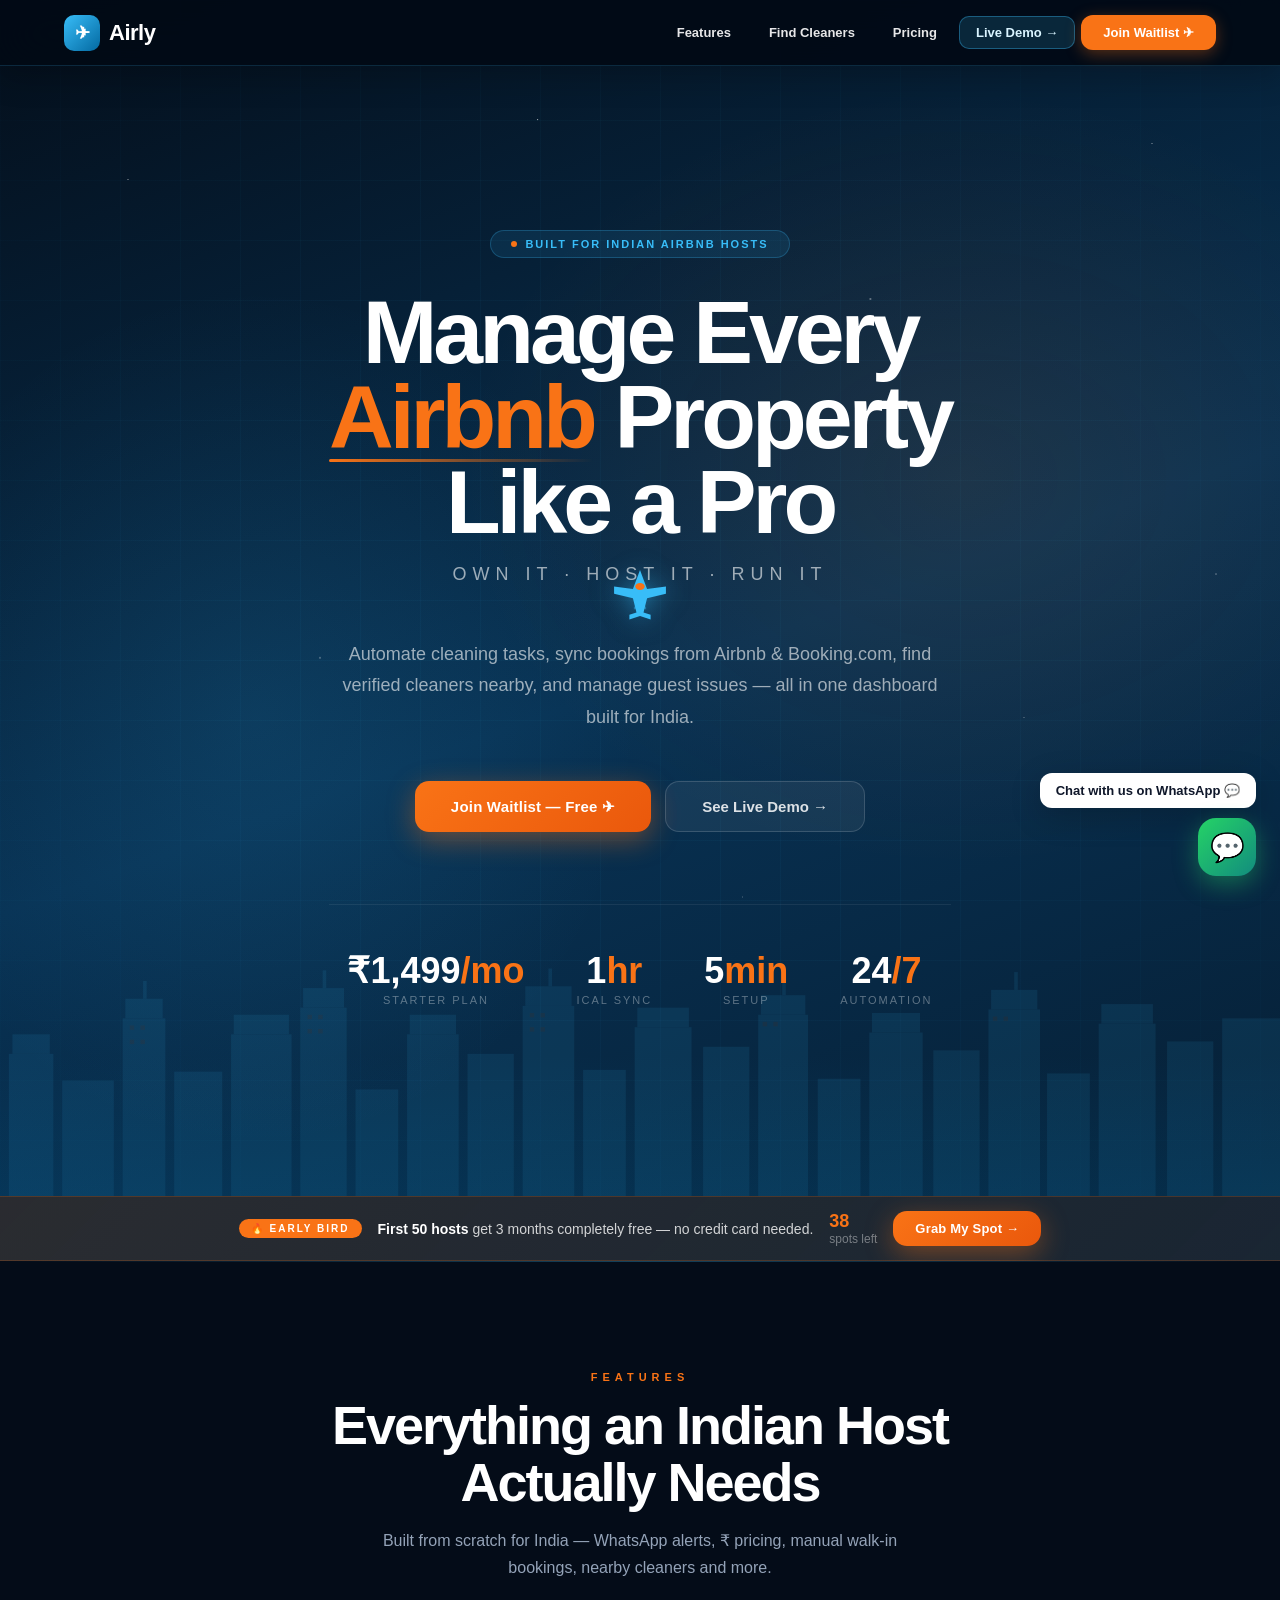
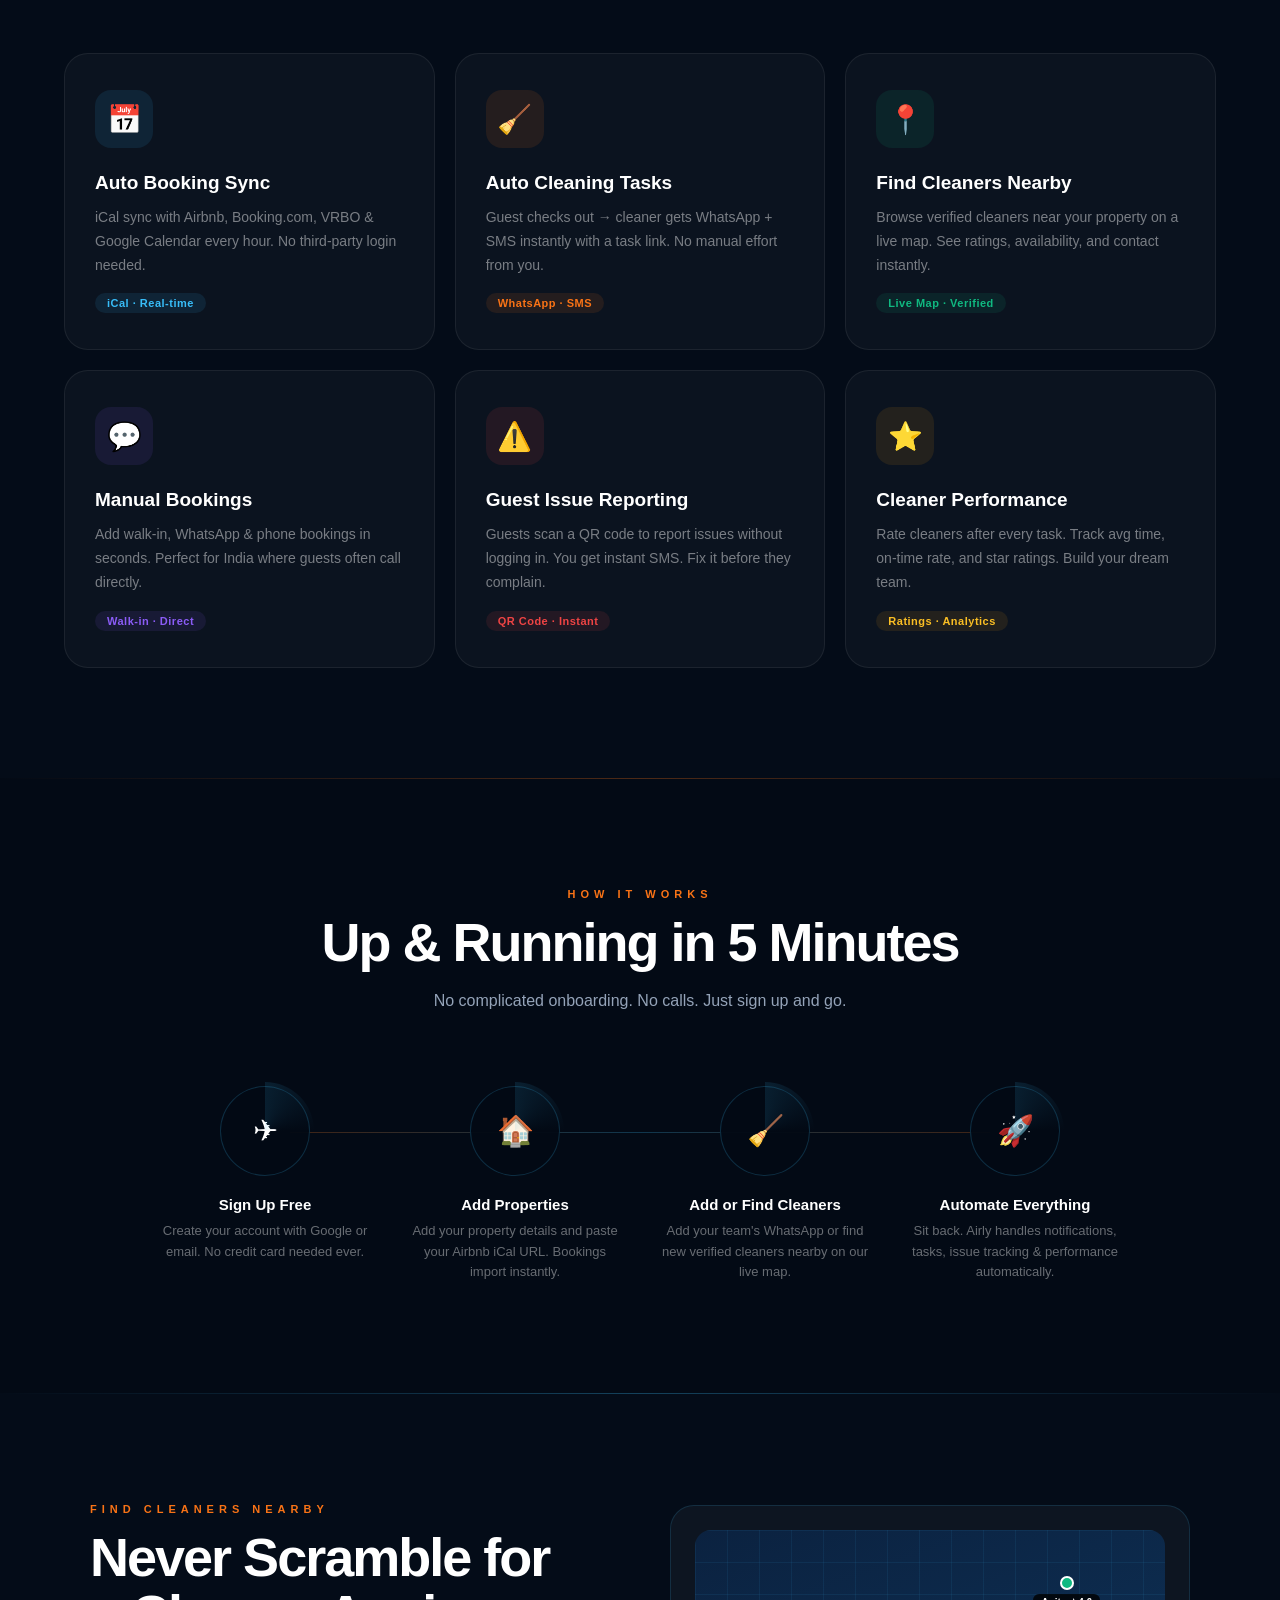
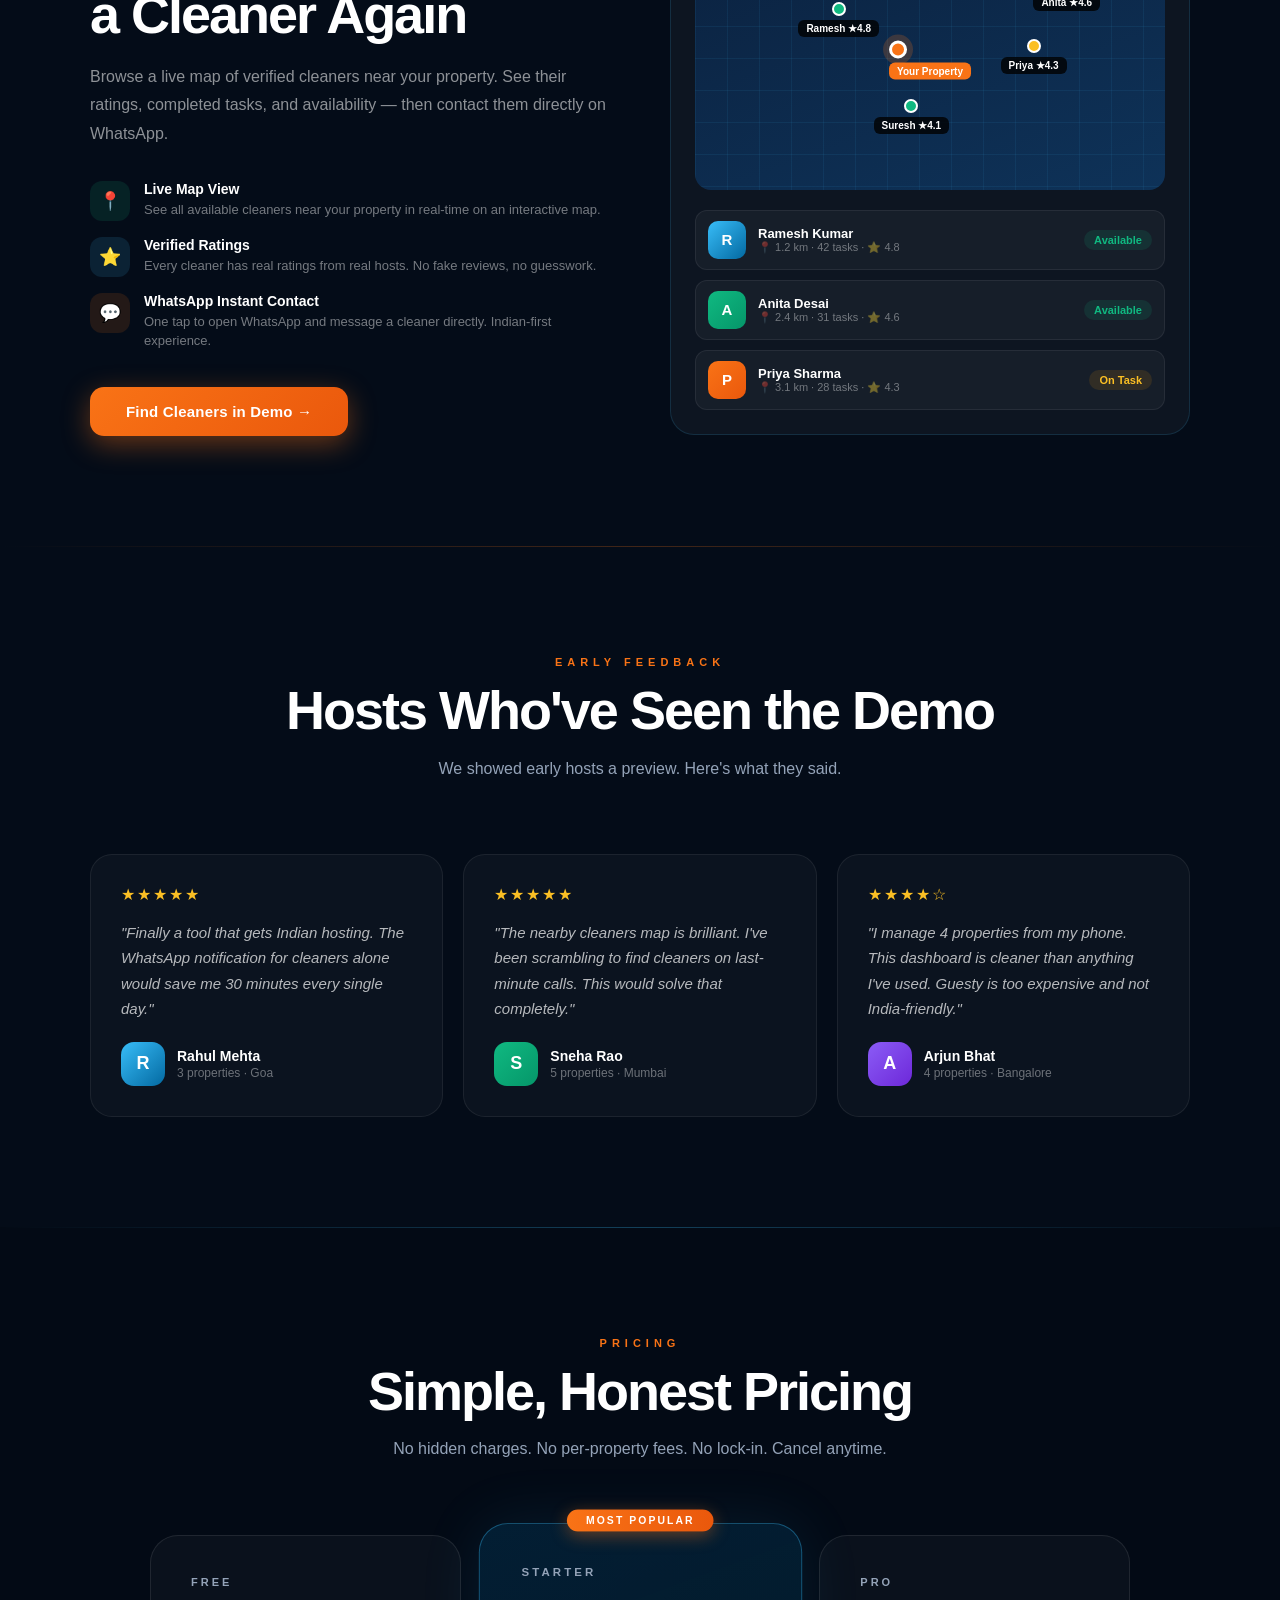
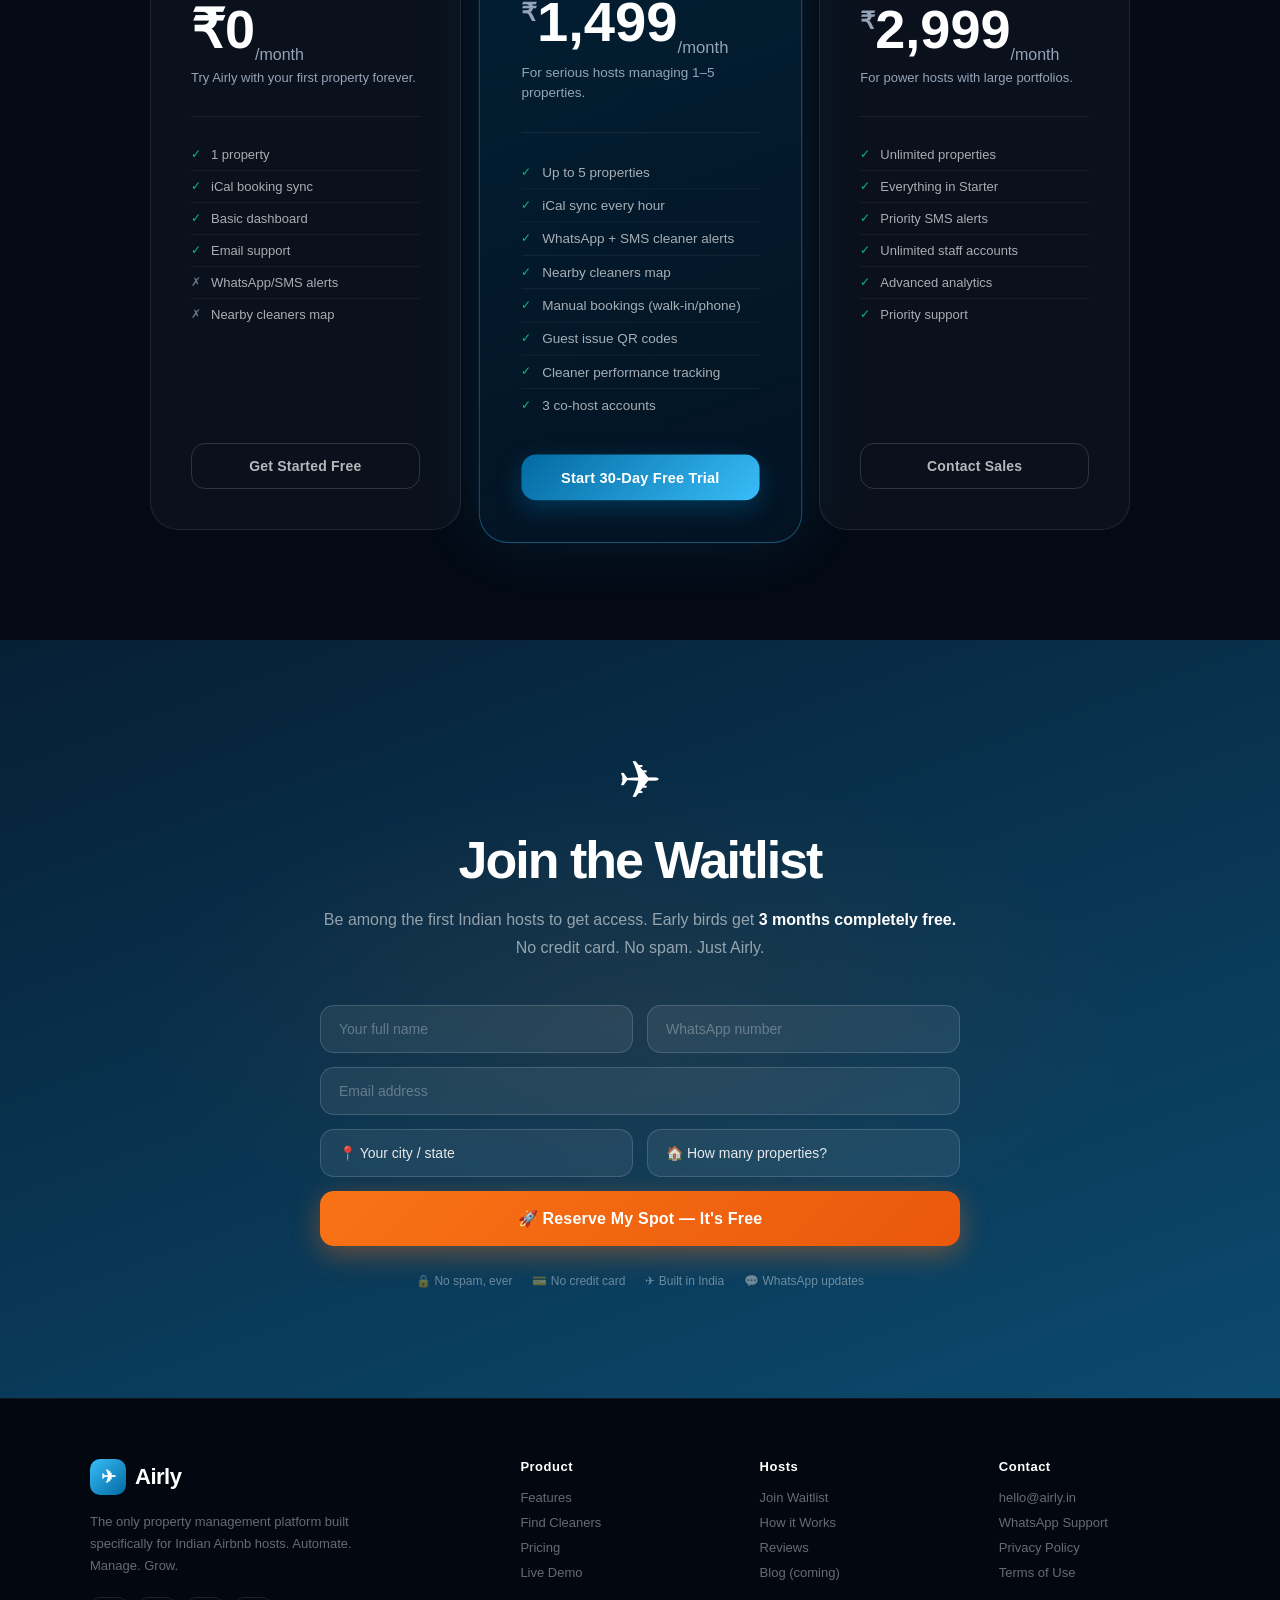
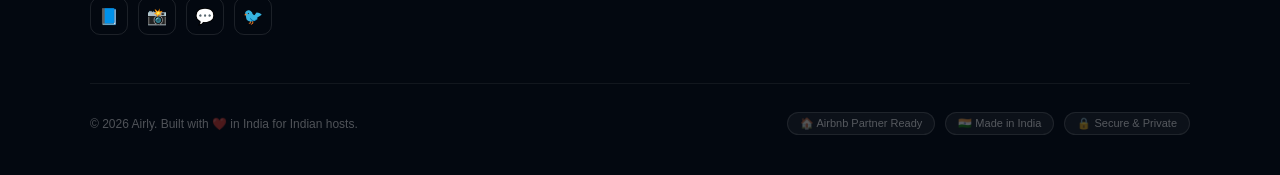
==== commit 116f4b48: "added google analytics" ====
--- a/index.html
+++ b/index.html
@@ -5,6 +5,13 @@
 <meta name="viewport" content="width=device-width, initial-scale=1.0"/>
 <meta name="description" content="Airly — The only property management platform built for Indian Airbnb hosts. Automate cleaners, sync bookings, find nearby help."/>
 <title>Airly — Own it. Host it. Run it.</title>
+<script async src="https://www.googletagmanager.com/gtag/js?id=G-R9RPC8VLFR"></script>
+<script>
+window.dataLayer = window.dataLayer || [];
+function gtag(){dataLayer.push(arguments);}
+gtag('js', new Date());
+gtag('config', 'G-R9RPC8VLFR');
+</script>
 <link href="https://fonts.googleapis.com/css2?family=Plus+Jakarta+Sans:wght@300;400;500;600;700;800&family=Outfit:wght@300;400;500;600;700;800&display=swap" rel="stylesheet"/>
 <style>
 :root{
